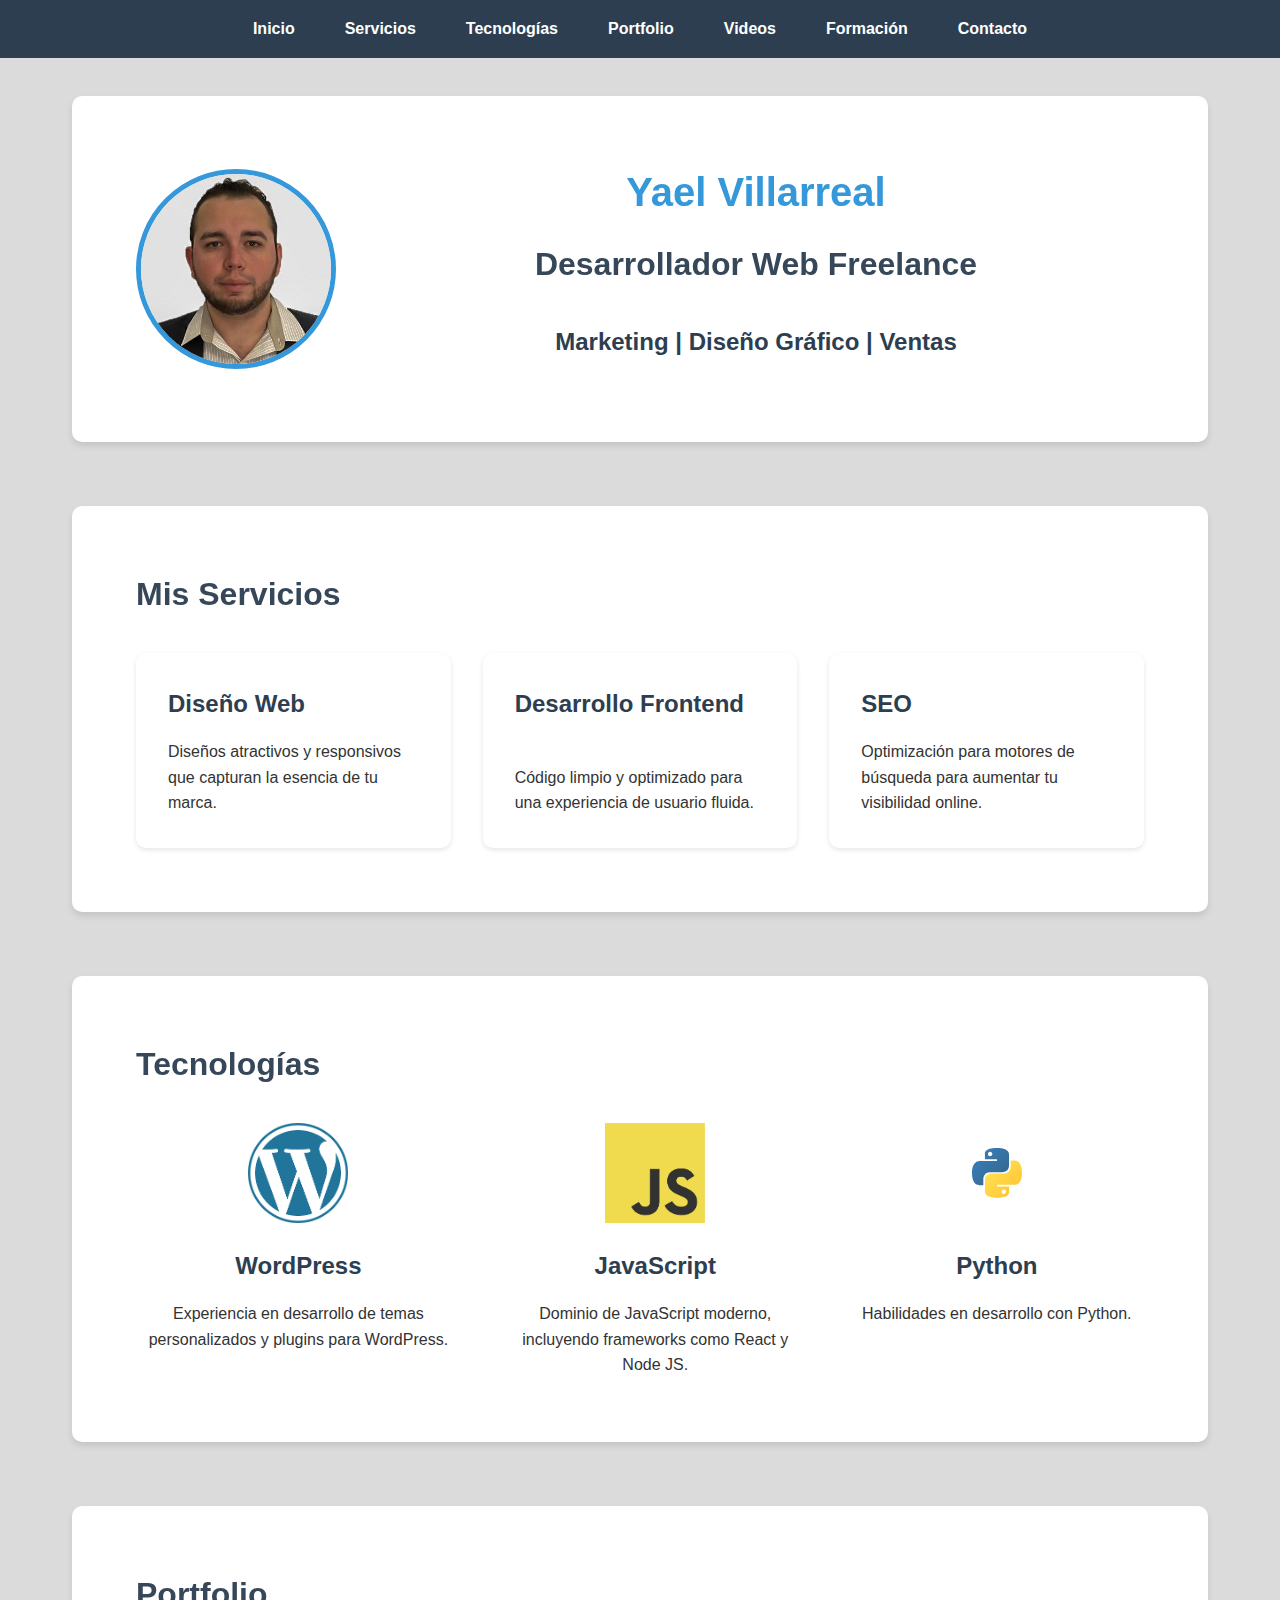
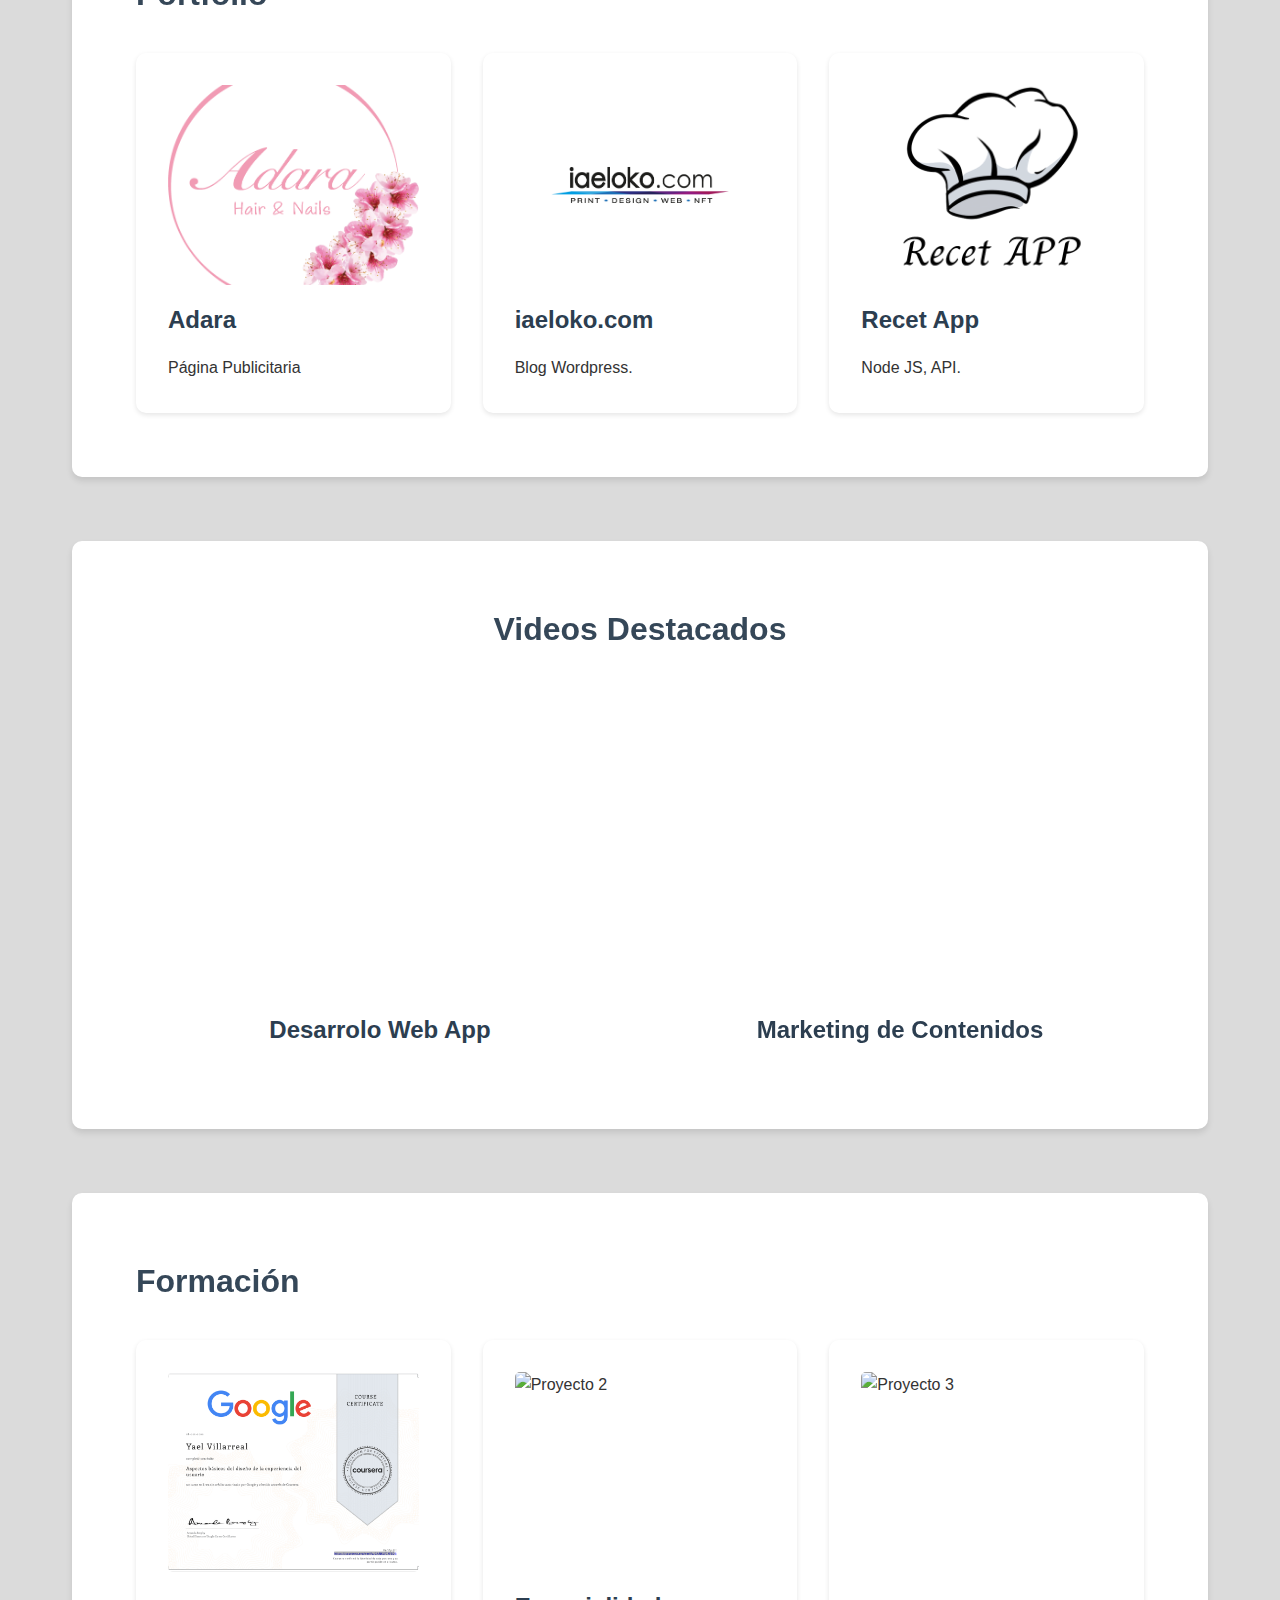
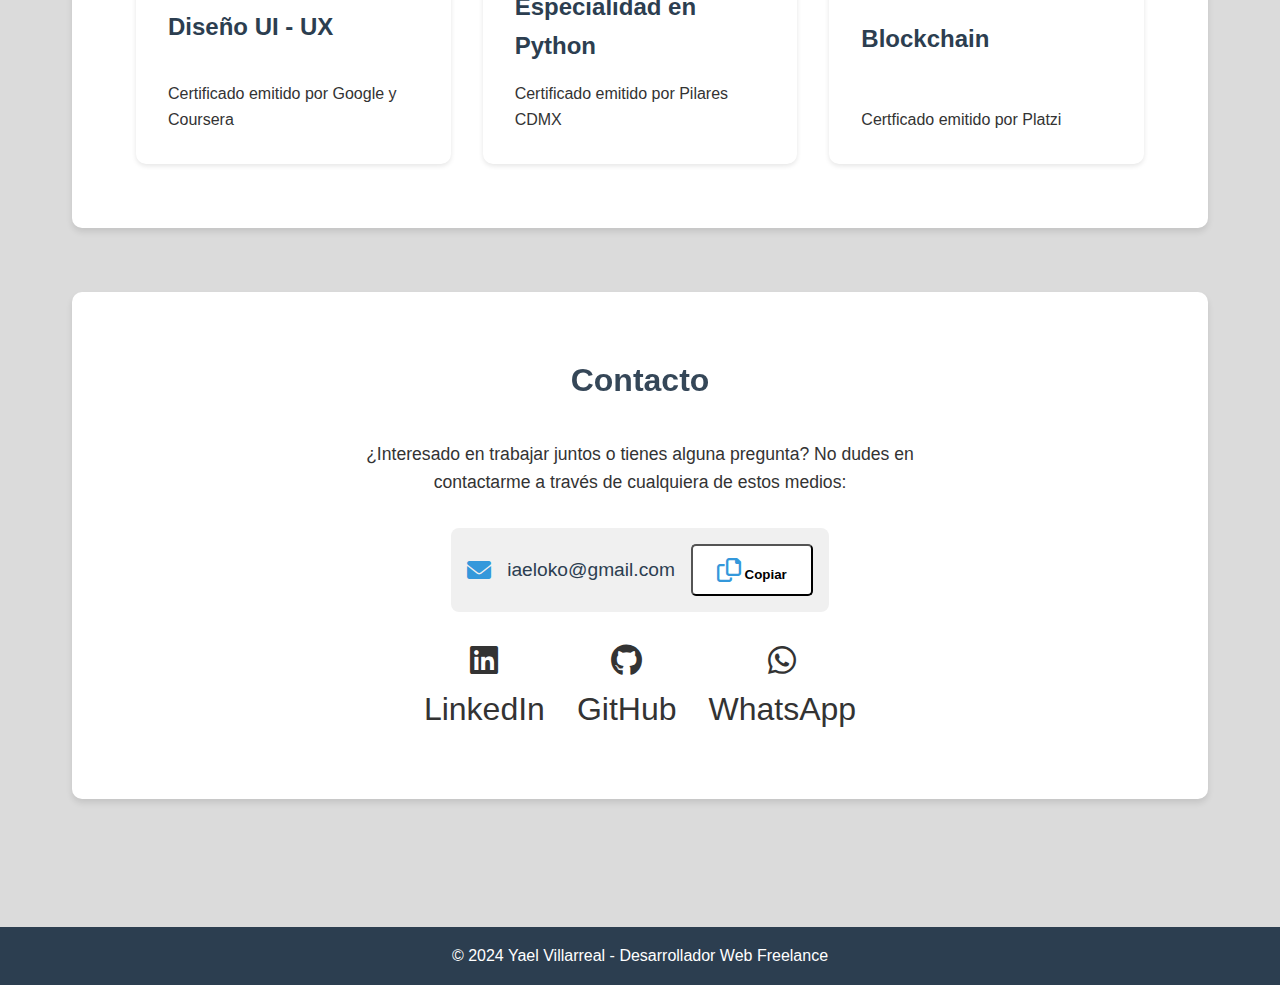
==== index.html @ d4e0ed6f "formacion y color gris de fondo" ====
<!DOCTYPE html>
<html lang="es">
<head>
    <meta charset="UTF-8">
    <meta name="viewport" content="width=device-width, initial-scale=1.0">
    <link rel="icon" href="./media/codigo.png" type="image/x-icon">
    <title>Yael Villarreal - Desarrollador Web Freelance</title>
    <meta name="description" content="Yael Villarreal, desarrollador web freelance especializado en crear sitios web modernos, rápidos y optimizados para SEO.">
    <link rel="stylesheet" href="styles.css">
    <link rel="stylesheet" href="https://cdnjs.cloudflare.com/ajax/libs/font-awesome/6.0.0-beta3/css/all.min.css">
    <script src="https://cdnjs.cloudflare.com/ajax/libs/gsap/3.11.4/gsap.min.js"></script>
</head>
<body>
    <header>
        <div class="container">
            <nav>
                <ul class="nav-links">
                    <li><a href="#inicio">Inicio</a></li>
                    <li><a href="#servicios">Servicios</a></li>
                    <li><a href="#tecnologias">Tecnologías</a></li>
                    <li><a href="#portfolio">Portfolio</a></li>
                    <li><a href="#videos">Videos</a></li>
                    <li><a href="#formacion">Formación</a></li>
                    <li><a href="#contacto">Contacto</a></li>
                </ul>
            </nav>
            <div class="hamburger">
                <span class="bar"></span>
                <span class="bar"></span>
                <span class="bar"></span>
            </div>
        </div>
    </header>

    <main>
        <section id="inicio">
            <div class="profile-container">
                <div class="profile-image">
                    <img src="./media/iaeloko.jpeg" alt="Yael Villarreal">
                </div>
                <div class="profile-info">
                    <h1>Yael Villarreal</h1>
                    <h2>Desarrollador Web Freelance</h2>
                    <h3>Marketing | Diseño Gráfico | Ventas</h3>
                </div>
            </div>
           
        </section>

        <section id="servicios">
            <h2>Mis Servicios</h2>
            <div class="grid">
                <div class="grid-item">
                    <h3>Diseño Web</h3>
                    <p>Diseños atractivos y responsivos que capturan la esencia de tu marca.</p>
                </div>
                <div class="grid-item">
                    <h3>Desarrollo Frontend</h3>
                    <p>Código limpio y optimizado para una experiencia de usuario fluida.</p>
                </div>
                <div class="grid-item">
                    <h3>SEO</h3>
                    <p>Optimización para motores de búsqueda para aumentar tu visibilidad online.</p>
                </div>
            </div>
        </section>

        <section id="tecnologias">
            <h2>Tecnologías</h2>
            <div class="tech-container">
                <div class="tech-item">
                    <img src="./media/images.png" alt="WordPress Logo">
                    <h3>WordPress</h3>
                    <p>Experiencia en desarrollo de temas personalizados y plugins para WordPress.</p>
                </div>
                <div class="tech-item">
                    <img src="./media/JavaScript-logo.png" alt="JavaScript Logo">
                    <h3>JavaScript</h3>
                    <p>Dominio de JavaScript moderno, incluyendo frameworks como React y Node JS.</p>
                </div>
                <div class="tech-item">
                    <img src="./media/python.svg" alt="Python Logo">
                    <h3>Python</h3>
                    <p>Habilidades en desarrollo con Python.</p>
                </div>
            </div>
        </section>

        <section id="portfolio">
            <h2>Portfolio</h2>
            <div class="grid">
                <div class="grid-item">
                    <img src="./media/Adara circulo transparente.png" alt="Proyecto 1">
                    <h3>Adara</h3>
                    <p>Página Publicitaria</p>
                </div>
                <div class="grid-item">
                    <img src="./media/iaeloko4x4.jpg" alt="Proyecto 2">
                    <h3>iaeloko.com</h3>
                    <p>Blog Wordpress.</p>
                </div>
                <div class="grid-item">
                    <img src="./media/Recet App.png" alt="Proyecto 3">
                    <h3>Recet App</h3>
                    <p>Node JS, API.</p>
                </div>
            </div>
        </section>

        <section id="videos" class="section">
            <h2>Videos Destacados</h2>
            <div class="video-container">
                <div class="video-wrapper">
                    <iframe width="560" height="315" src="https://www.youtube.com/embed/QrSylL-CroQ?si=4cCznc_t268hnITA" title="YouTube video player" frameborder="0" allow="accelerometer; autoplay; clipboard-write; encrypted-media; gyroscope; picture-in-picture; web-share" referrerpolicy="strict-origin-when-cross-origin" allowfullscreen></iframe>
<h3> Desarrolo Web App</h3>

                </div>



                <div class="video-wrapper">
                    <iframe width="560" height="315" src="https://www.youtube.com/embed/WQiEm-U46Gg?si=iSWDg8FaWBbOguK6" title="YouTube video player" frameborder="0" allow="accelerometer; autoplay; clipboard-write; encrypted-media; gyroscope; picture-in-picture; web-share" referrerpolicy="strict-origin-when-cross-origin" allowfullscreen></iframe>
                    <h3>Marketing de Contenidos</h3>
                </div>
            </div>
        </section>

        <section id="formacion">
            <h2>Formación</h2>
            <div class="grid">
                <div class="grid-item">
                    <img src="./media/Copia de Captura de pantalla 2024-07-23 a la(s) 12.52.24 a.m..png" alt="Proyecto 1">
                    <h3>Diseño UI - UX</h3>
                    <p>Certificado emitido por Google y Coursera</p>
                </div>
                <div class="grid-item">
                    <img src="./media/Copia de Constancia_EDC_PYTHON.pdf" alt="Proyecto 2">
                    <h3>Especialidad en Python</h3>
                    <p>Certificado emitido por Pilares CDMX</p>
                </div>
                <div class="grid-item">
                    <img src="./media/diploma-blockchain-criptomonedas.pdf" alt="Proyecto 3">
                    <h3>Blockchain</h3>
                    <p>Certficado emitido por Platzi</p>
                </div>
            </div>
            
        </section>

        <section id="contacto">
            <h2>Contacto</h2>
            <p class="contact-intro">¿Interesado en trabajar juntos o tienes alguna pregunta? No dudes en contactarme a través de cualquiera de estos medios:</p>
            
            <div class="contact-options">
                <div class="email-container">
                    <i class="fas fa-envelope"></i>
                    <span id="email">iaeloko@gmail.com</span>
                    <button id="copyEmail" class="copy-button">
                        <i class="far fa-copy"></i> Copiar
                    </button>
                </div>
                
                <div class="social-links">
                    <a href="https://www.linkedin.com/in/yael-villarreal/" target="_blank" class="social-icon">
                        <i class="fab fa-linkedin"></i>
                        <span>LinkedIn</span>
                    </a>
                    <a href="https://github.com/iaeloko" target="_blank" class="social-icon">
                        <i class="fab fa-github"></i>
                        <span>GitHub</span>
                    </a>
                    <a href="https://wa.me/5580344559" target="_blank" class="social-icon">
                        <i class="fab fa-whatsapp"></i>
                        <span>WhatsApp</span>
                    </a>
                </div>
            </div>
        </section>
    </main>

    <footer>
        <p>&copy; 2024 Yael Villarreal - Desarrollador Web Freelance</p>
    </footer>

    <script src="script.js"></script>
</body>
</html>
---- styles.css ----
:root {
    --primary-color: #3498db;
    --secondary-color: #2c3e50;
    --text-color: #333;
    --background-color: #dbdbdb;
    --section-padding: 4rem;
    --element-margin: 2rem;
}

* {
    margin: 0;
    padding: 0;
    box-sizing: border-box;
}

body {
    font-family: 'Arial', sans-serif;
    line-height: 1.6;
    color: var(--text-color);
    background-color: var(--background-color);
}

header {
    background-color: var(--secondary-color);
    padding: 1rem 0;
    position: fixed;
    width: 100%;
    top: 0;
    z-index: 1000;
}

.container {
    max-width: 1200px;
    margin: 0 auto;
    padding: 0 20px;
    display: flex;
    justify-content: center;
    align-items: center;
}

nav ul {
    display: flex;
    justify-content: center;
    list-style-type: none;
    gap: 50px;
}

nav ul li a {
    color: white;
    text-decoration: none;
    font-weight: bold;
    transition: color 0.3s ease;
    font-size: 1rem;
}

nav ul li a:hover {
    color: var(--primary-color);
}

.hamburger {
    display: none;
    cursor: pointer;
}

main {
    max-width: 1200px;
    margin: 0 auto;
    padding: 2rem;
}

section {
    margin: var(--section-padding) 0;
    padding: var(--section-padding);
    background-color: white;
    border-radius: 10px;
    box-shadow: 0 4px 6px rgba(0, 0, 0, 0.1);
}

.profile-container {
    display: flex;
    align-items: center;
    justify-content: center;
    gap: 2rem;
    flex-wrap: wrap;
}

.profile-image {
    width: 200px;
    height: 200px;
    border-radius: 50%;
    overflow: hidden;
    border: 5px solid var(--primary-color);
}

.profile-image img {
    width: 100%;
    height: 100%;
    object-fit: cover;
}

.profile-info {
    flex: 1;
    min-width: 300px;
    text-align: center;
}

h1, h2, h3 {
    margin-bottom: 1rem;
}

h1 {
    font-size: 2.5rem;
    color: var(--primary-color);
}

h2 {
    font-size: 2rem;
    color: var(--secondary-color);
    margin-bottom: 2rem;
}

h3 {
    font-size: 1.5rem;
    color: var(--secondary-color);
}

.grid {
    display: grid;
    grid-template-columns: repeat(3, 1fr);
    gap: 2rem;
}

.grid-item {
    background-color: white;
    padding: 2rem;
    border-radius: 10px;
    box-shadow: 0 2px 5px rgba(0, 0, 0, 0.1);
    transition: transform 0.3s ease;
    display: flex;
    flex-direction: column;
    justify-content: space-between;
    height: 100%;
}

.grid-item:hover {
    transform: translateY(-5px);
}

.grid-item img {
    width: 100%;
    height: 200px;
    object-fit: cover;
    border-radius: 5px;
    margin-bottom: 1rem;
}

.tech-container {
    display: flex;
    justify-content: space-around;
    flex-wrap: wrap;
    gap: 2rem;
}

.tech-item {
    text-align: center;
    max-width: 300px;
}

.tech-item img {
    width: 100px;
    height: 100px;
    object-fit: contain;
    margin-bottom: 1rem;
}

.certificate-slider {
    position: relative;
    width: 100%;
    height: 400px;
    overflow: hidden;
}

.certificate-container {
    display: flex;
    transition: transform 0.5s ease;
}

.certificate {
    min-width: 100%;
    height: 400px;
    object-fit: contain;
    opacity: 0;
    transition: opacity 0.5s ease;
}

.certificate.active {
    opacity: 1;
}

footer {
    background-color: var(--secondary-color);
    color: white;
    text-align: center;
    padding: 1rem 0;
    margin-top: 2rem;
}

.bar {
    display: block;
    width: 25px;
    height: 3px;
    margin: 5px auto;
    transition: all 0.3s ease-in-out;
    background-color: white;
}

.social-icons {
    display: flex;
    justify-content: center;
    gap: 1rem;
    margin-top: 2rem;
}

.social-icon {
    font-size: 2rem;
    color: var(--primary-color);
    transition: color 0.3s ease;
}

.social-icon:hover {
    color: var(--secondary-color);
}

.download-cv {
    text-align: center;
    margin-top: 2rem;
}

.download-button {
    display: inline-block;
    background-color: var(--primary-color);
    color: white;
    padding: 0.75rem 1.5rem;
    text-decoration: none;
    border-radius: 5px;
    font-weight: bold;
    transition: background-color 0.3s ease;
}

.download-button:hover {
    background-color: var(--secondary-color);
}

.download-button i {
    margin-right: 0.5rem;
}

#contacto {
    text-align: center;
    padding: 4rem 2rem;
}

.contact-intro {
    max-width: 600px;
    margin: 0 auto 2rem;
    font-size: 1.1rem;
    line-height: 1.6;
}

.contact-options {
    display: flex;
    flex-direction: column;
    align-items: center;
    gap: 2rem;
}

.email-container {
    display: flex;
    align-items: center;
    gap: 1rem;
    background-color: #f0f0f0;
    padding: 1rem;
    border-radius: 8px;
}

.email-container i {
    font-size: 1.5rem;
    color: var(--primary-color);
}

#email {
    font-size: 1.2rem;
    color: var(--secondary-color);
}

.copy-button:hover {
    background-color: var(--secondary-color);
    color: #f0f0f0;
}

.social-links {
    display: flex;
    justify-content: space-around;
    gap: 2rem;
}

.social-icon {
    display: flex;
    flex-direction: column;
    align-items: center;
    color: var(--text-color);
    text-decoration: none;
    transition: color 0.3s ease;
}

.social-icon i {
    font-size: 2rem;
    margin-bottom: 0.5rem;
}

.social-icon:hover {
    color: var(--primary-color);
}

.copy-button{
    background-color: white;
    padding: 0.75rem 1.5rem;
    text-decoration: none;
    border-radius: 5px;
    font-weight: bold;
    transition: background-color 0.3s ease;
    
}

#videos {
    text-align: center;
}

.video-container {
    display: flex;
    justify-content: center;
    gap: 2rem;
    margin-top: 2rem;
}

.video-wrapper {
    max-width: 560px;
    width: 100%;
}

.video-wrapper iframe {
    width: 100%;
    aspect-ratio: 16 / 9;
}

@media (max-width: 1200px) {
    .video-container {
        flex-direction: column;
        align-items: center;
    }
}

@media (max-width: 1024px) {
    nav ul li a {
        font-size: 0.9rem;
    }
}

@media (max-width: 900px) {
    nav {
        order: 3;
        width: 100%;
        margin-top: 1rem;
    }

    nav ul {
        justify-content: center;
    }

    nav ul li {
        margin: 0 0.5rem;
    }

    .grid {
        grid-template-columns: repeat(2, 1fr);
    }
}

@media (max-width: 768px) {
    .container {
        flex-wrap: wrap;
    }
    
    .hamburger {
        display: block;
    }

    nav {
        order: 2;
        margin-top: 0;
    }

    .nav-links {
        position: fixed;
        left: -100%;
        top: 70px;
        gap: 0;
        flex-direction: column;
        background-color: var(--secondary-color);
        width: 100%;
        text-align: center;
        transition: 0.3s;
    }

    .nav-links.active {
        left: 0;
    }

    .nav-links li {
        margin: 16px 0;
    }

    .hamburger.active .bar:nth-child(2) {
        opacity: 0;
    }

    .hamburger.active .bar:nth-child(1) {
        transform: translateY(8px) rotate(45deg);
    }

    .hamburger.active .bar:nth-child(3) {
        transform: translateY(-8px) rotate(-45deg);
    }

    .grid {
        grid-template-columns: 1fr;
    }

    .social-links {
        flex-direction: column;
        gap: 1rem;
    }
}

@media (max-width: 480px) {
    .profile-container {
        flex-direction: column;
        text-align: center;
    }

    .profile-info {
        min-width: 100%;
    }
}
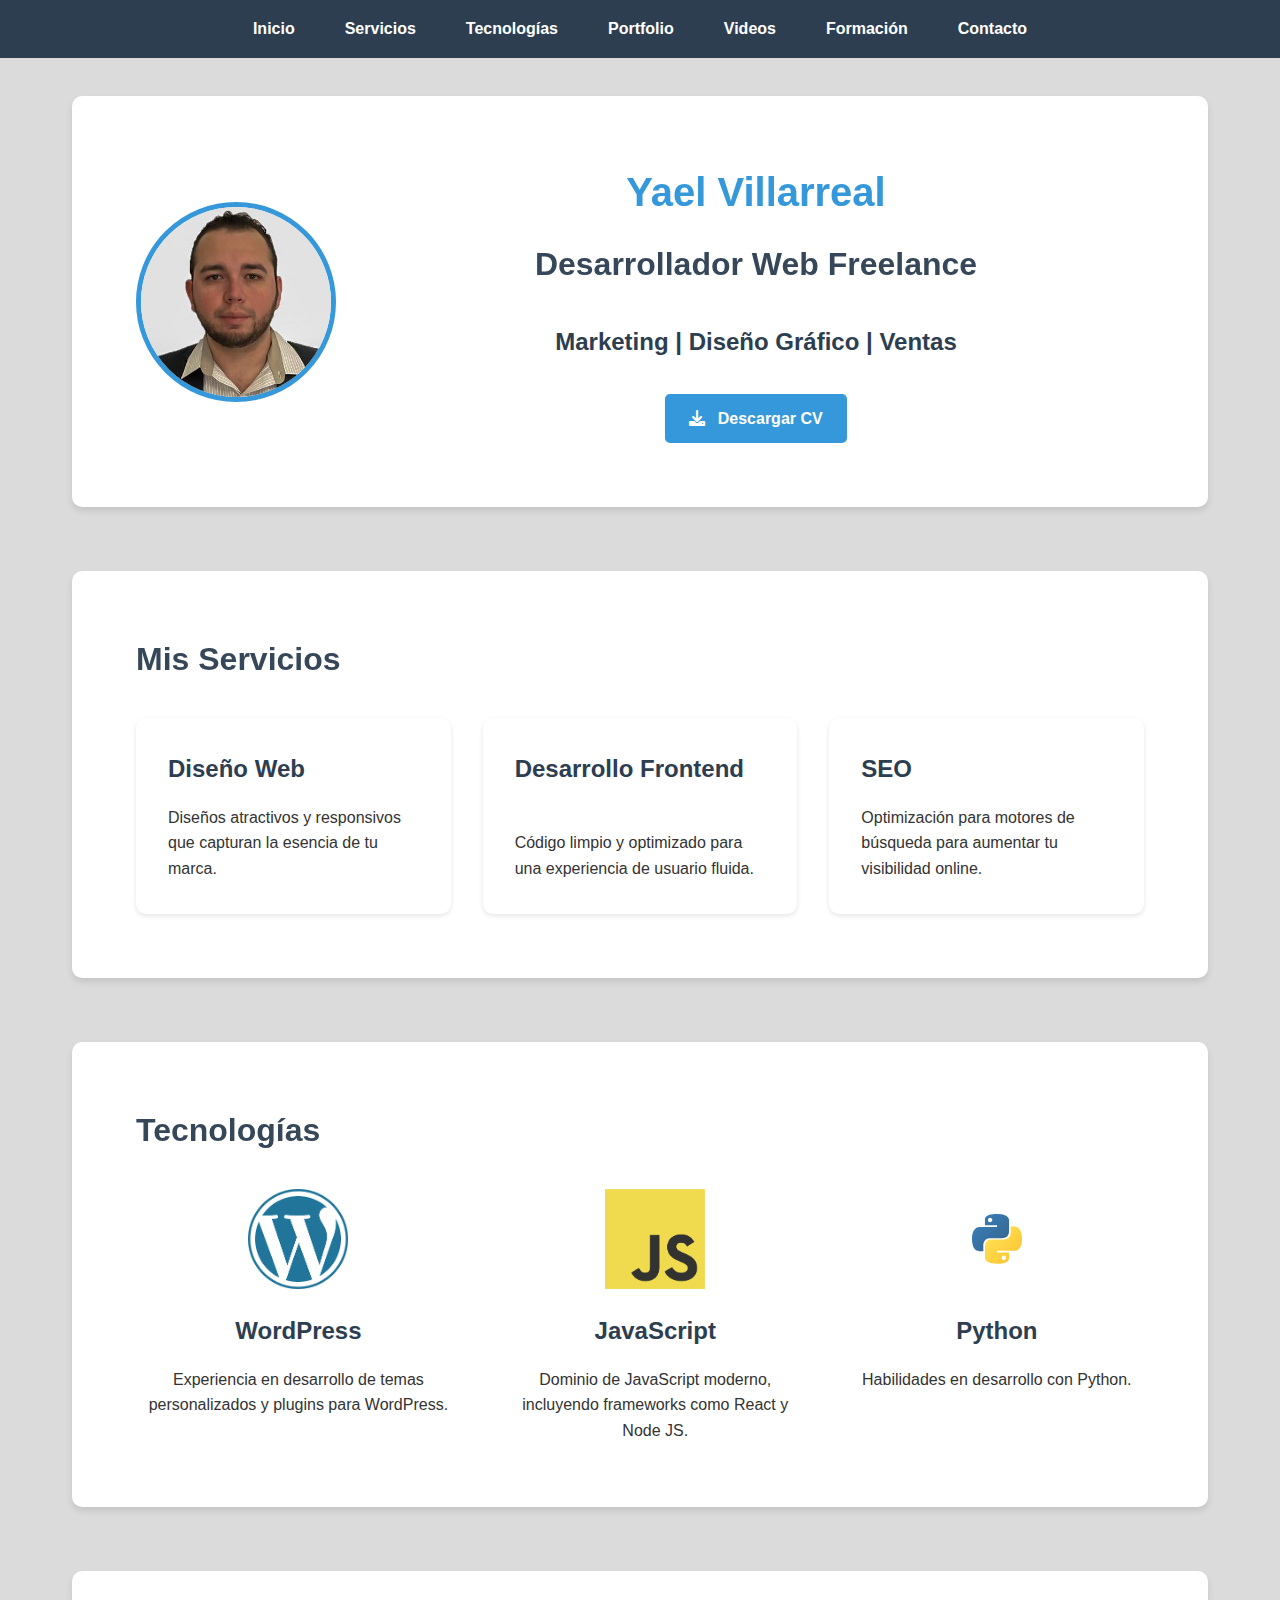
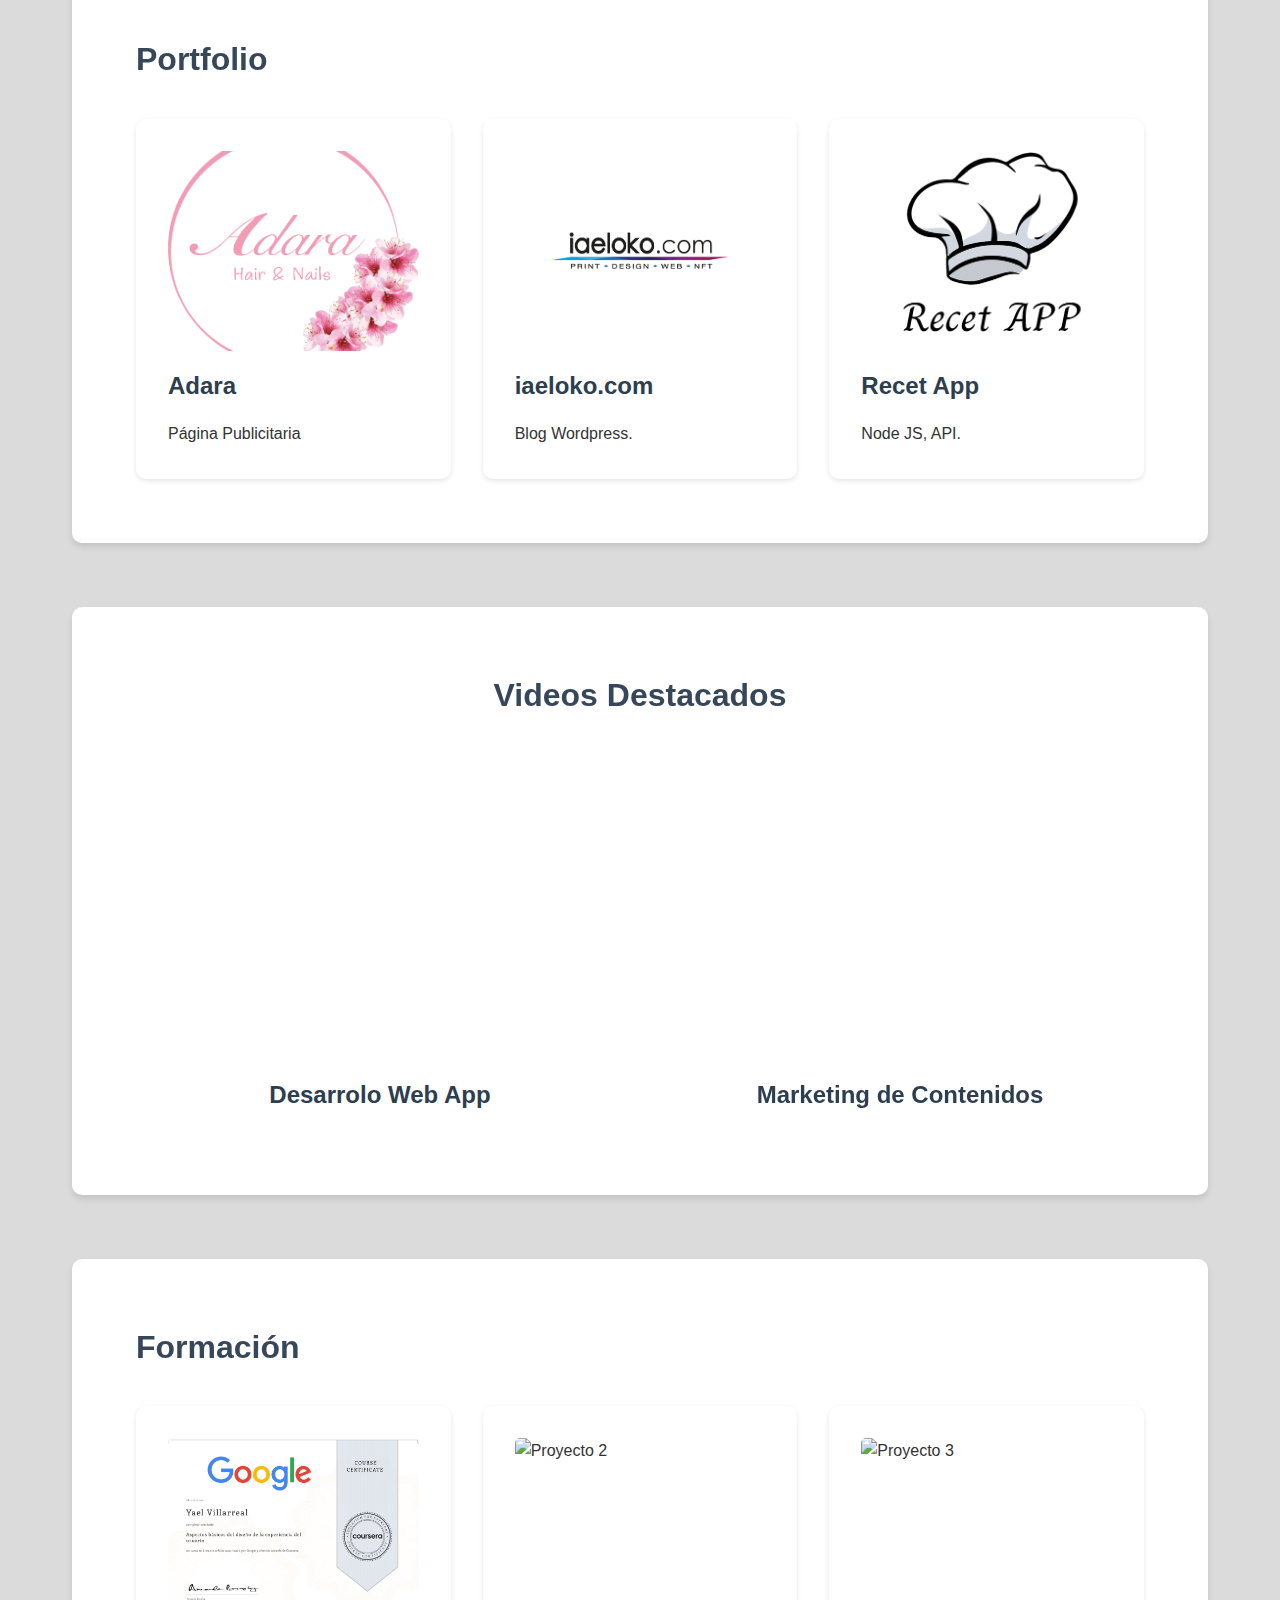
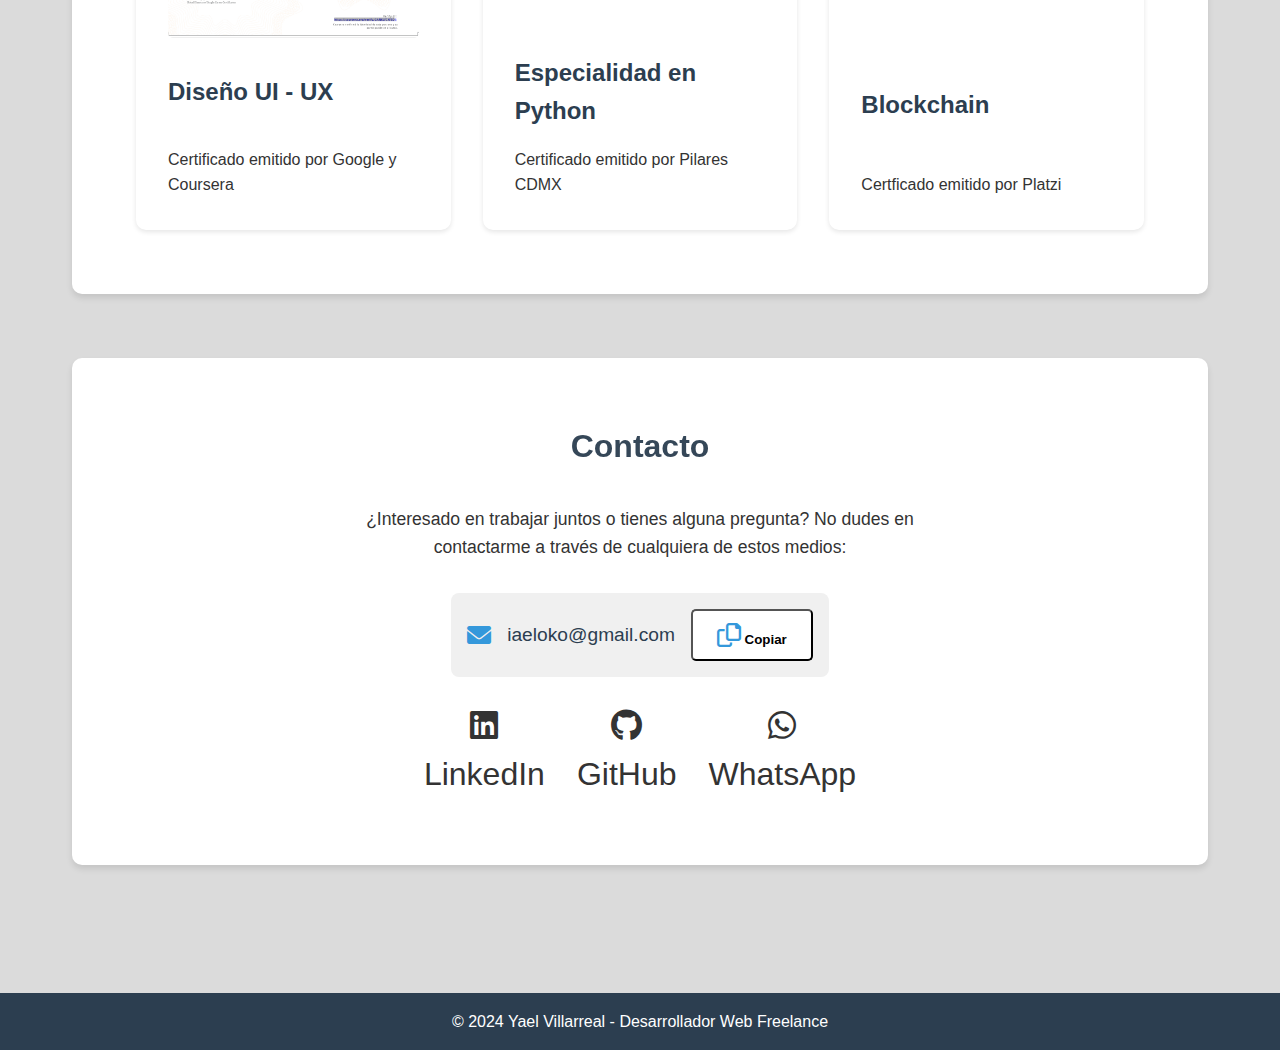
==== commit f5179298: "cv" ====
--- a/index.html
+++ b/index.html
@@ -42,6 +42,11 @@
                     <h1>Yael Villarreal</h1>
                     <h2>Desarrollador Web Freelance</h2>
                     <h3>Marketing | Diseño Gráfico | Ventas</h3>
+                    <div class="download-cv">
+                        <a href="./media/CV 2024.pdf" download class="download-button">
+                            <i class="fas fa-download"></i> Descargar CV
+                        </a>
+                    </div>
                 </div>
             </div>
            
@@ -143,6 +148,7 @@
                     <h3>Blockchain</h3>
                     <p>Certficado emitido por Platzi</p>
                 </div>
+               
             </div>
             
         </section>
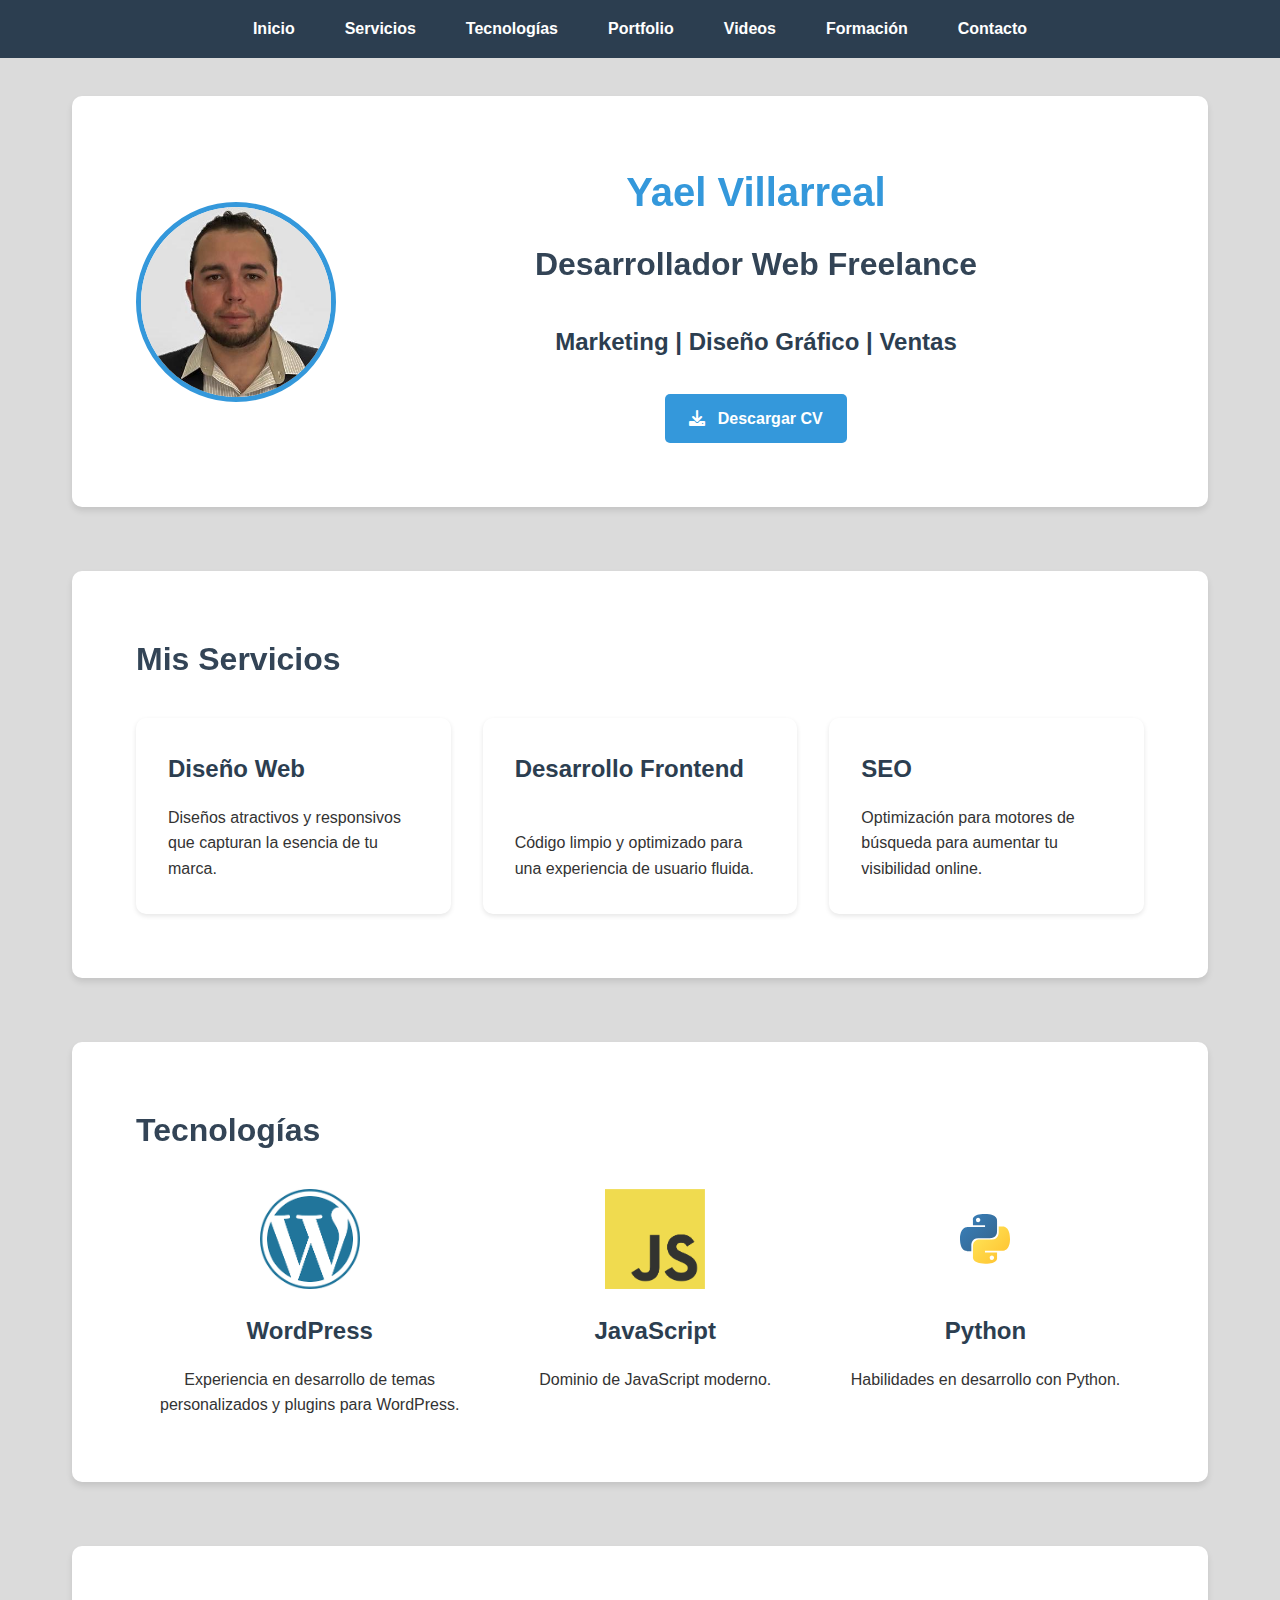
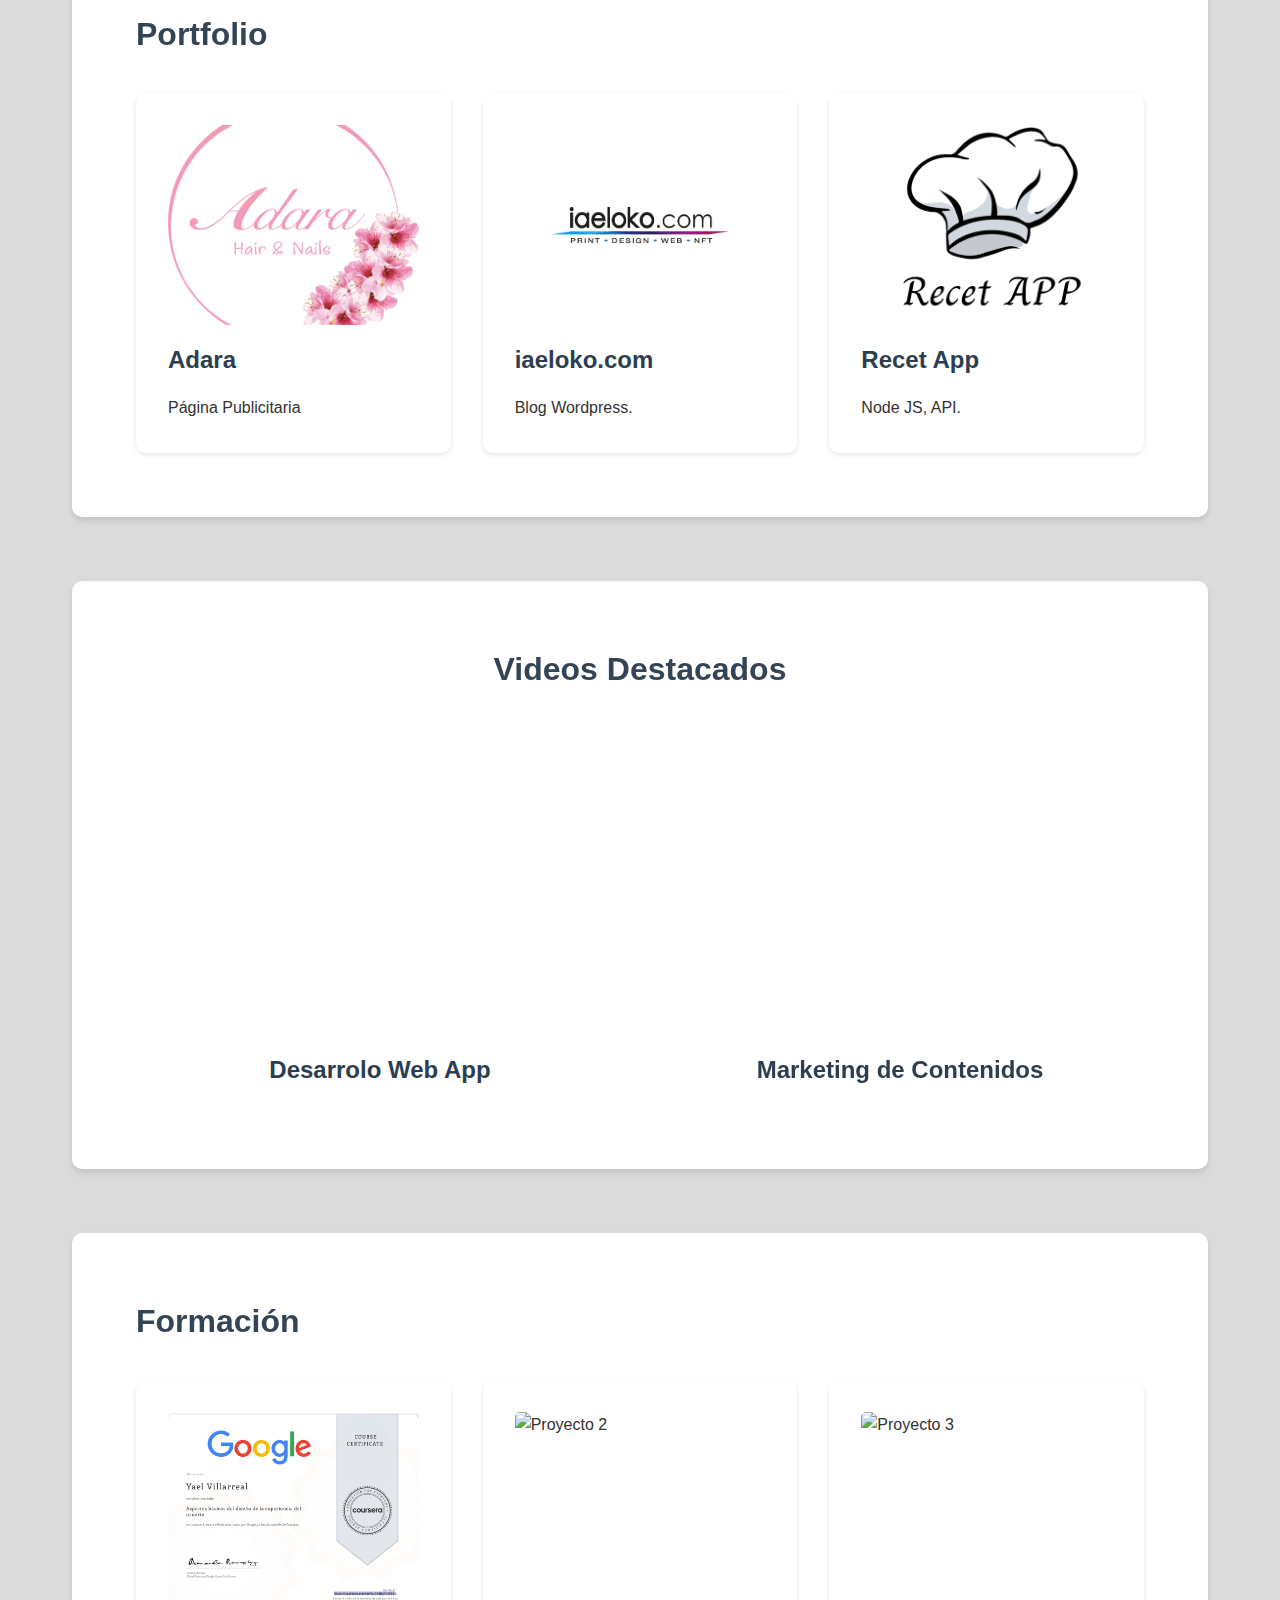
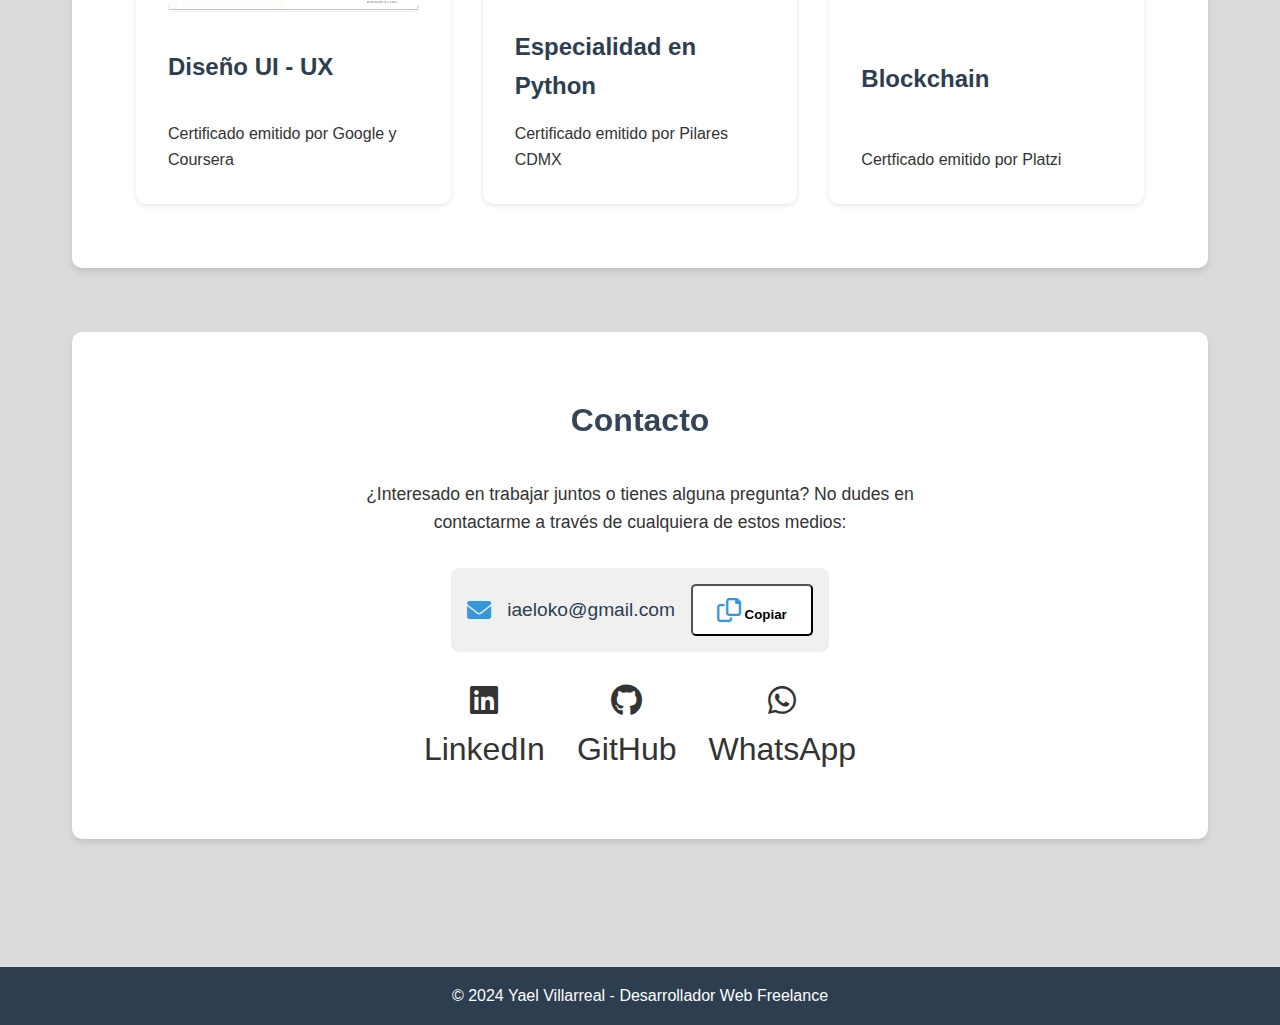
==== commit 1f82d2f5: "js" ====
--- a/index.html
+++ b/index.html
@@ -81,7 +81,7 @@
                 <div class="tech-item">
                     <img src="./media/JavaScript-logo.png" alt="JavaScript Logo">
                     <h3>JavaScript</h3>
-                    <p>Dominio de JavaScript moderno, incluyendo frameworks como React y Node JS.</p>
+                    <p>Dominio de JavaScript moderno.</p>
                 </div>
                 <div class="tech-item">
                     <img src="./media/python.svg" alt="Python Logo">
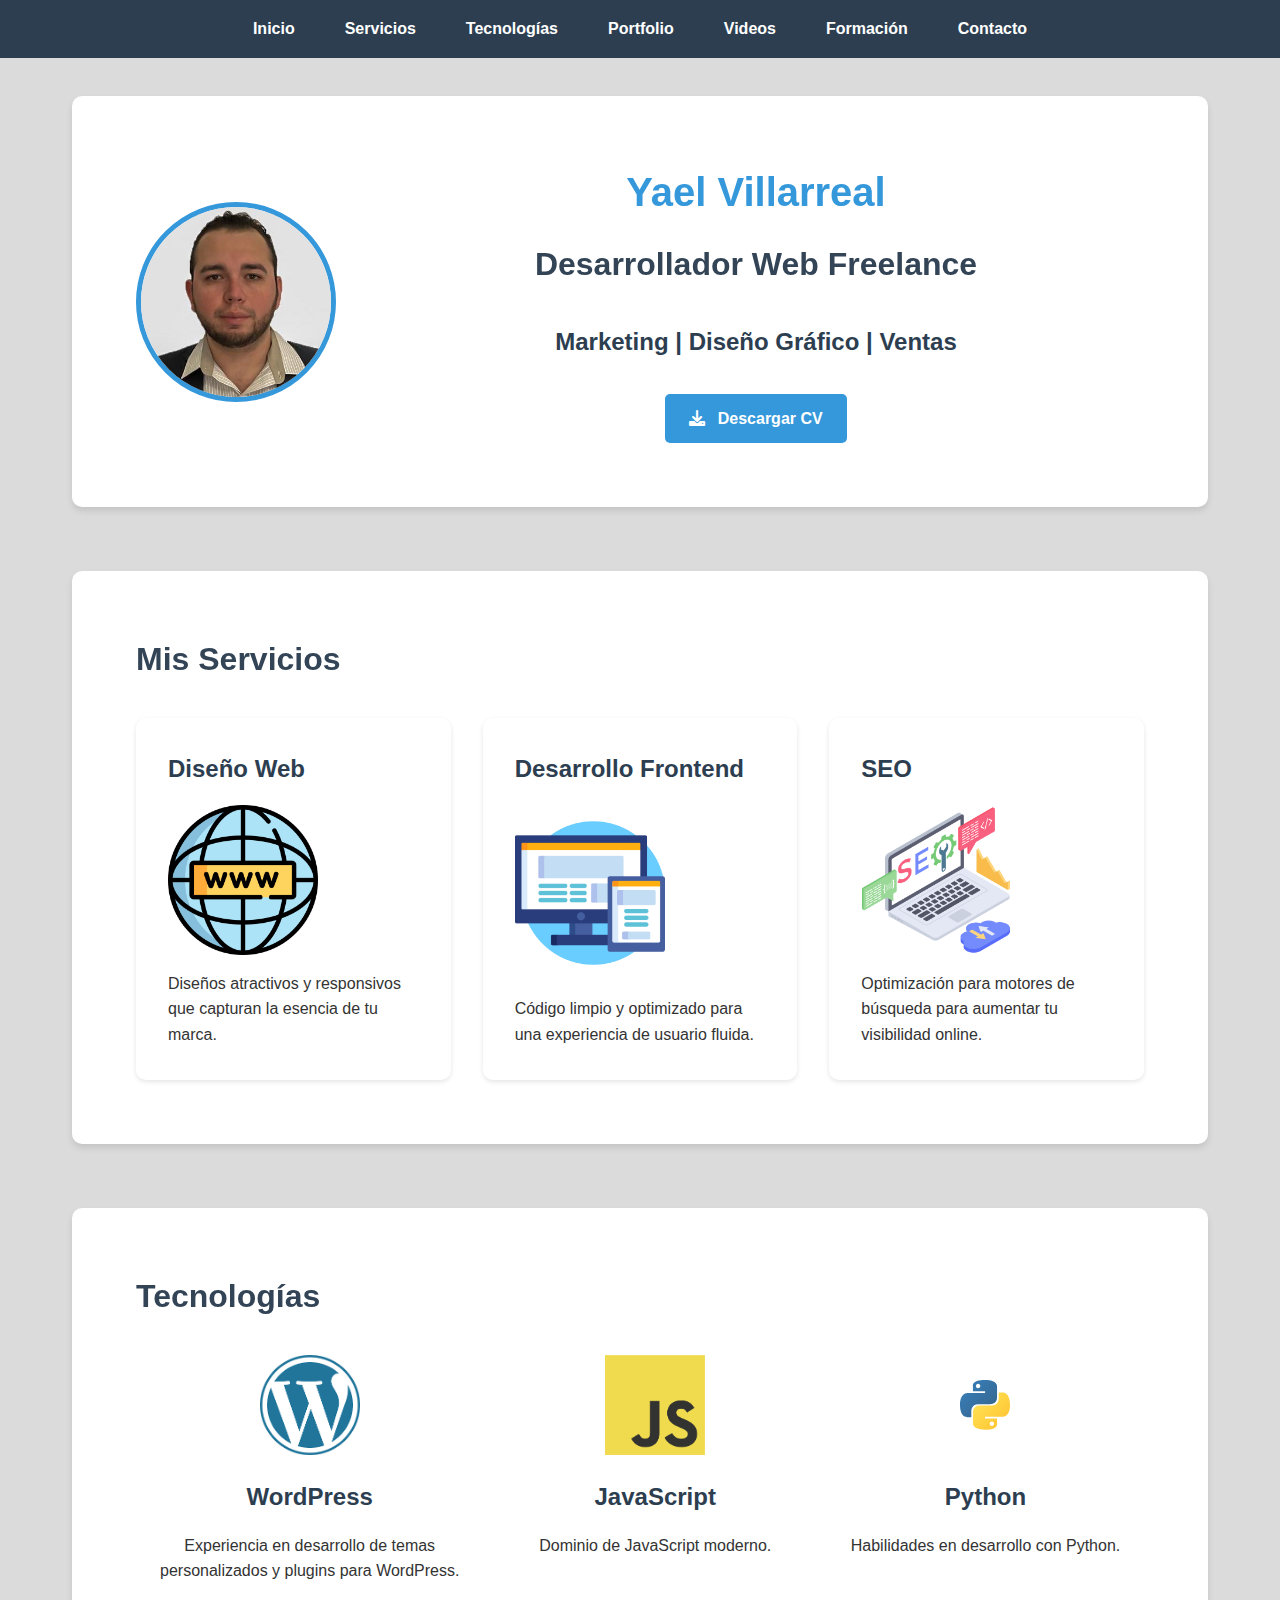
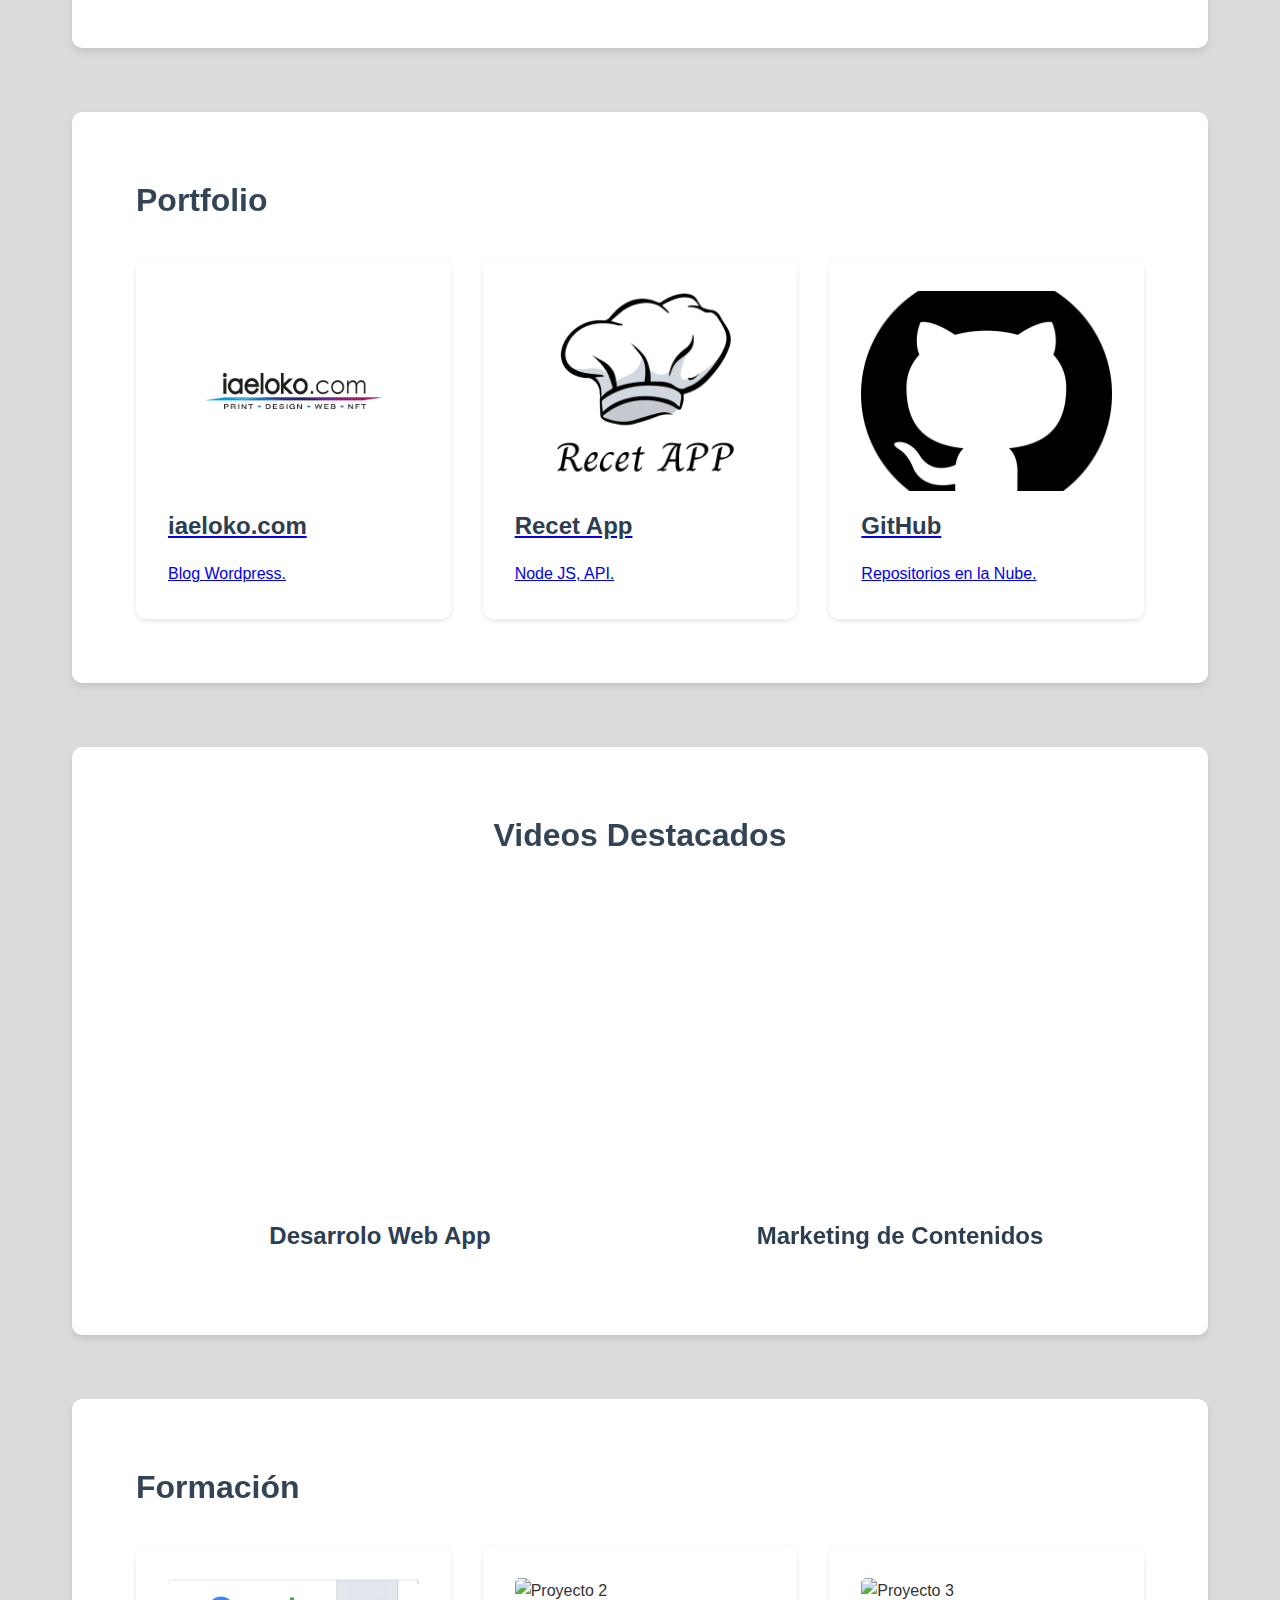
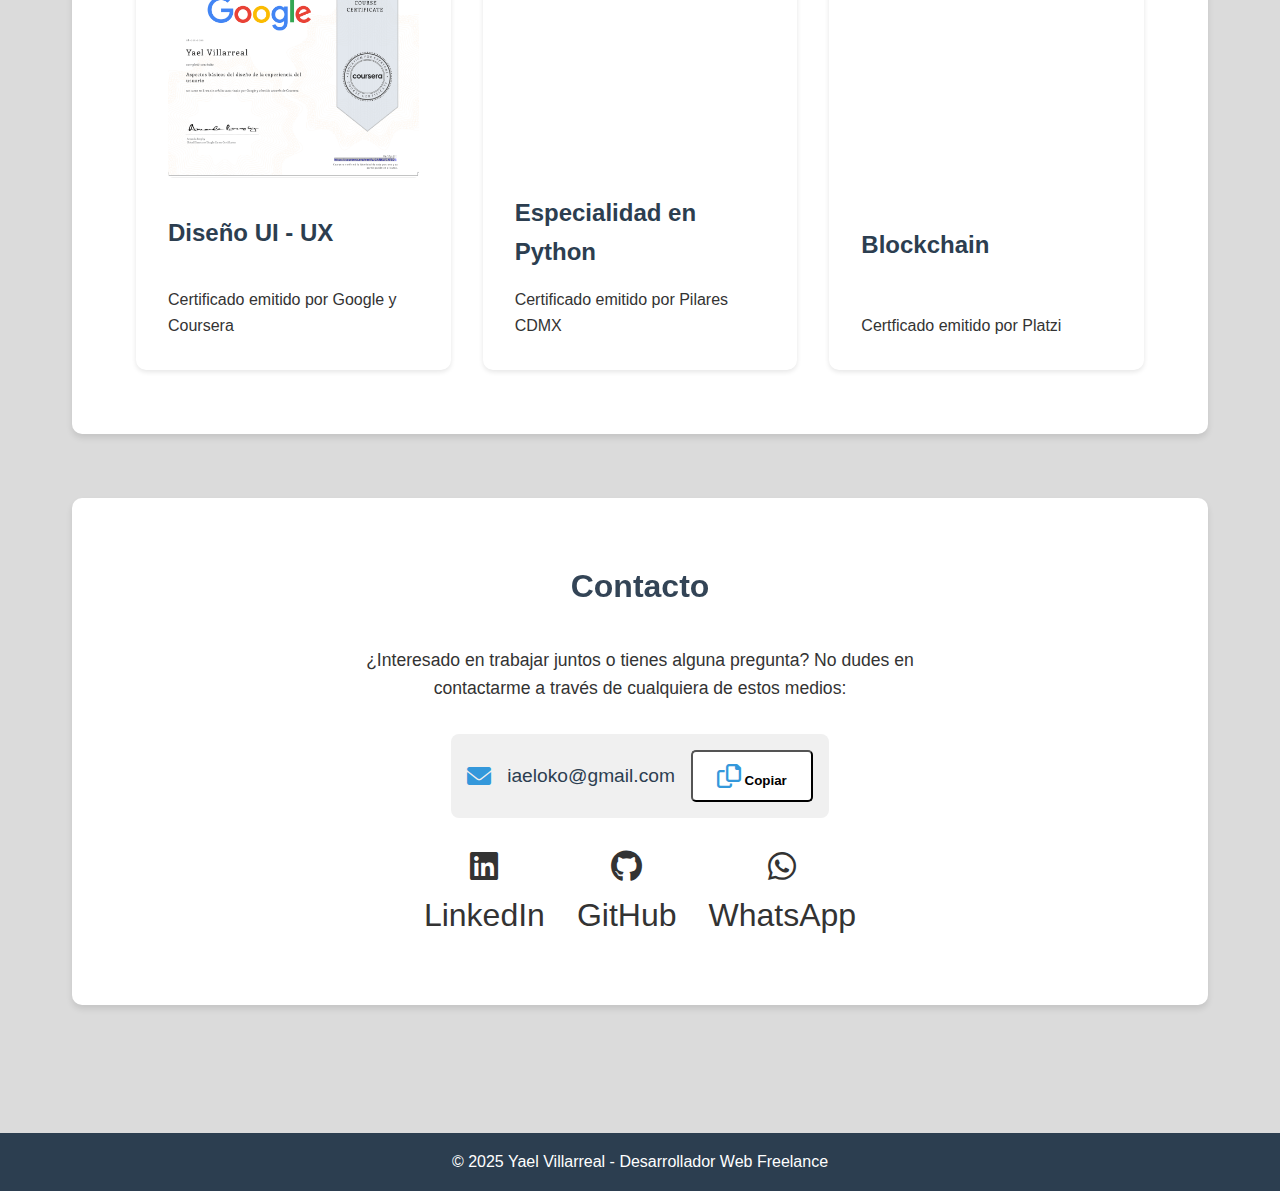
==== commit e69de500: "cambios actualizado" ====
--- a/index.html
+++ b/index.html
@@ -43,7 +43,7 @@
                     <h2>Desarrollador Web Freelance</h2>
                     <h3>Marketing | Diseño Gráfico | Ventas</h3>
                     <div class="download-cv">
-                        <a href="./media/CV 2024.pdf" download class="download-button">
+                        <a href="./media/Yael Cv 2025.pdf" download class="download-button">
                             <i class="fas fa-download"></i> Descargar CV
                         </a>
                     </div>
@@ -57,14 +57,17 @@
             <div class="grid">
                 <div class="grid-item">
                     <h3>Diseño Web</h3>
+                    <img src="./media/sitio-web.png" alt="Web Logo" style="max-width: 150px; height: auto;">
                     <p>Diseños atractivos y responsivos que capturan la esencia de tu marca.</p>
                 </div>
                 <div class="grid-item">
                     <h3>Desarrollo Frontend</h3>
+                    <img src="./media/sensible.png" alt="Frontend Logo" style="max-width: 150px; height: auto;">
                     <p>Código limpio y optimizado para una experiencia de usuario fluida.</p>
                 </div>
                 <div class="grid-item">
                     <h3>SEO</h3>
+                    <img src="./media/posicionamiento-en-buscadores.png" alt="Seo Logo" style="max-width: 150px; height: auto;">
                     <p>Optimización para motores de búsqueda para aumentar tu visibilidad online.</p>
                 </div>
             </div>
@@ -94,21 +97,29 @@
         <section id="portfolio">
             <h2>Portfolio</h2>
             <div class="grid">
-                <div class="grid-item">
-                    <img src="./media/Adara circulo transparente.png" alt="Proyecto 1">
-                    <h3>Adara</h3>
-                    <p>Página Publicitaria</p>
-                </div>
-                <div class="grid-item">
-                    <img src="./media/iaeloko4x4.jpg" alt="Proyecto 2">
+            <a href="https://www.iaeloko.com">
+                <div class="grid-item">
+                    <img src="./media/iaeloko4x4.jpg" alt="Proyecto 1">
                     <h3>iaeloko.com</h3>
                     <p>Blog Wordpress.</p>
                 </div>
-                <div class="grid-item">
-                    <img src="./media/Recet App.png" alt="Proyecto 3">
+            </a>
+
+            <a href="https://recetappworld.netlify.app">
+                <div class="grid-item">
+                    <img src="./media/Recet App.png" alt="Proyecto 2">
                     <h3>Recet App</h3>
                     <p>Node JS, API.</p>
                 </div>
+            </a>
+
+            <a href="https://www.github.com/iaeloko">
+                <div class="grid-item">
+                    <img src="./media/github.png" alt="Proyecto 3">
+                    <h3>GitHub</h3>
+                    <p>Repositorios en la Nube.</p>
+                </div>
+            </a>
             </div>
         </section>
 
@@ -185,7 +196,7 @@
     </main>
 
     <footer>
-        <p>&copy; 2024 Yael Villarreal - Desarrollador Web Freelance</p>
+        <p>&copy; 2025 Yael Villarreal - Desarrollador Web Freelance</p>
     </footer>
 
     <script src="script.js"></script>
--- a/styles.css
+++ b/styles.css
@@ -131,7 +131,7 @@
 }
 
 .grid-item {
-    background-color: white;
+    background-color: rgb(255, 255, 255);
     padding: 2rem;
     border-radius: 10px;
     box-shadow: 0 2px 5px rgba(0, 0, 0, 0.1);
@@ -160,6 +160,7 @@
     flex-wrap: wrap;
     gap: 2rem;
 }
+
 
 .tech-item {
     text-align: center;
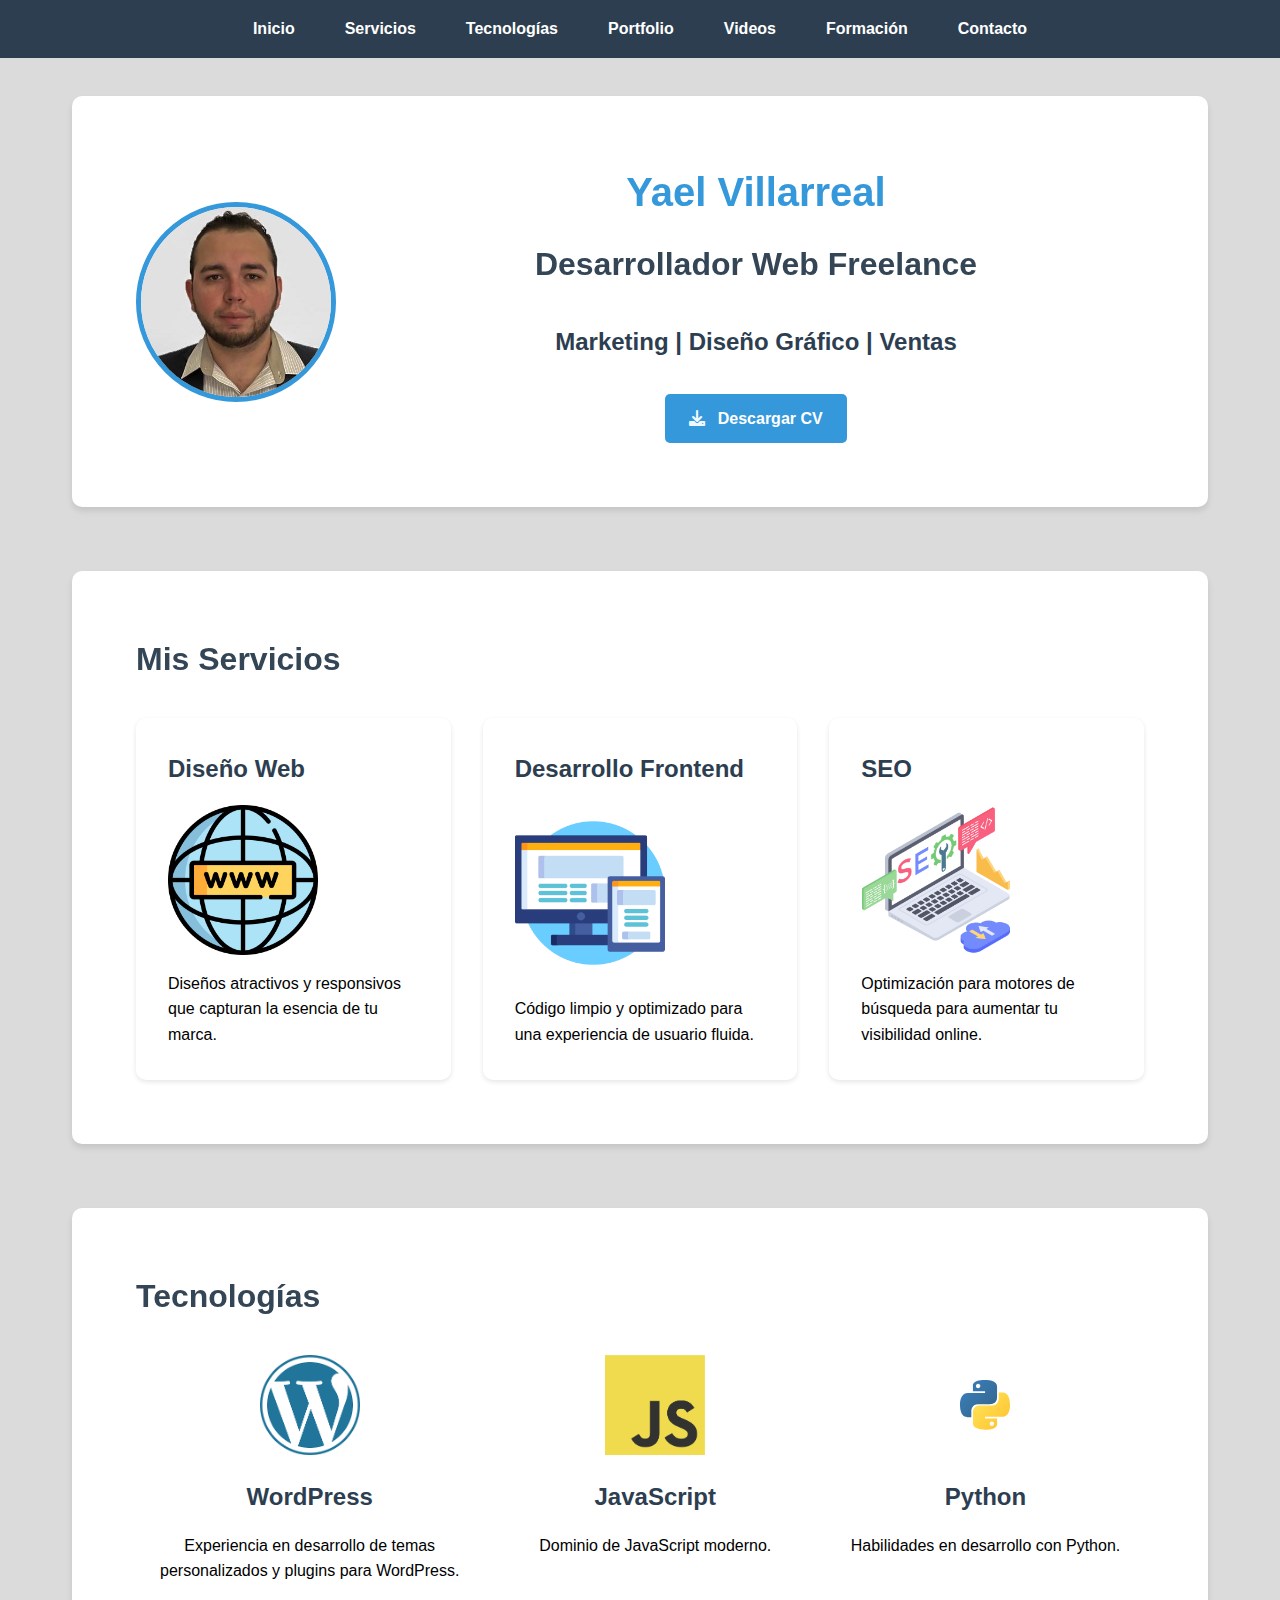
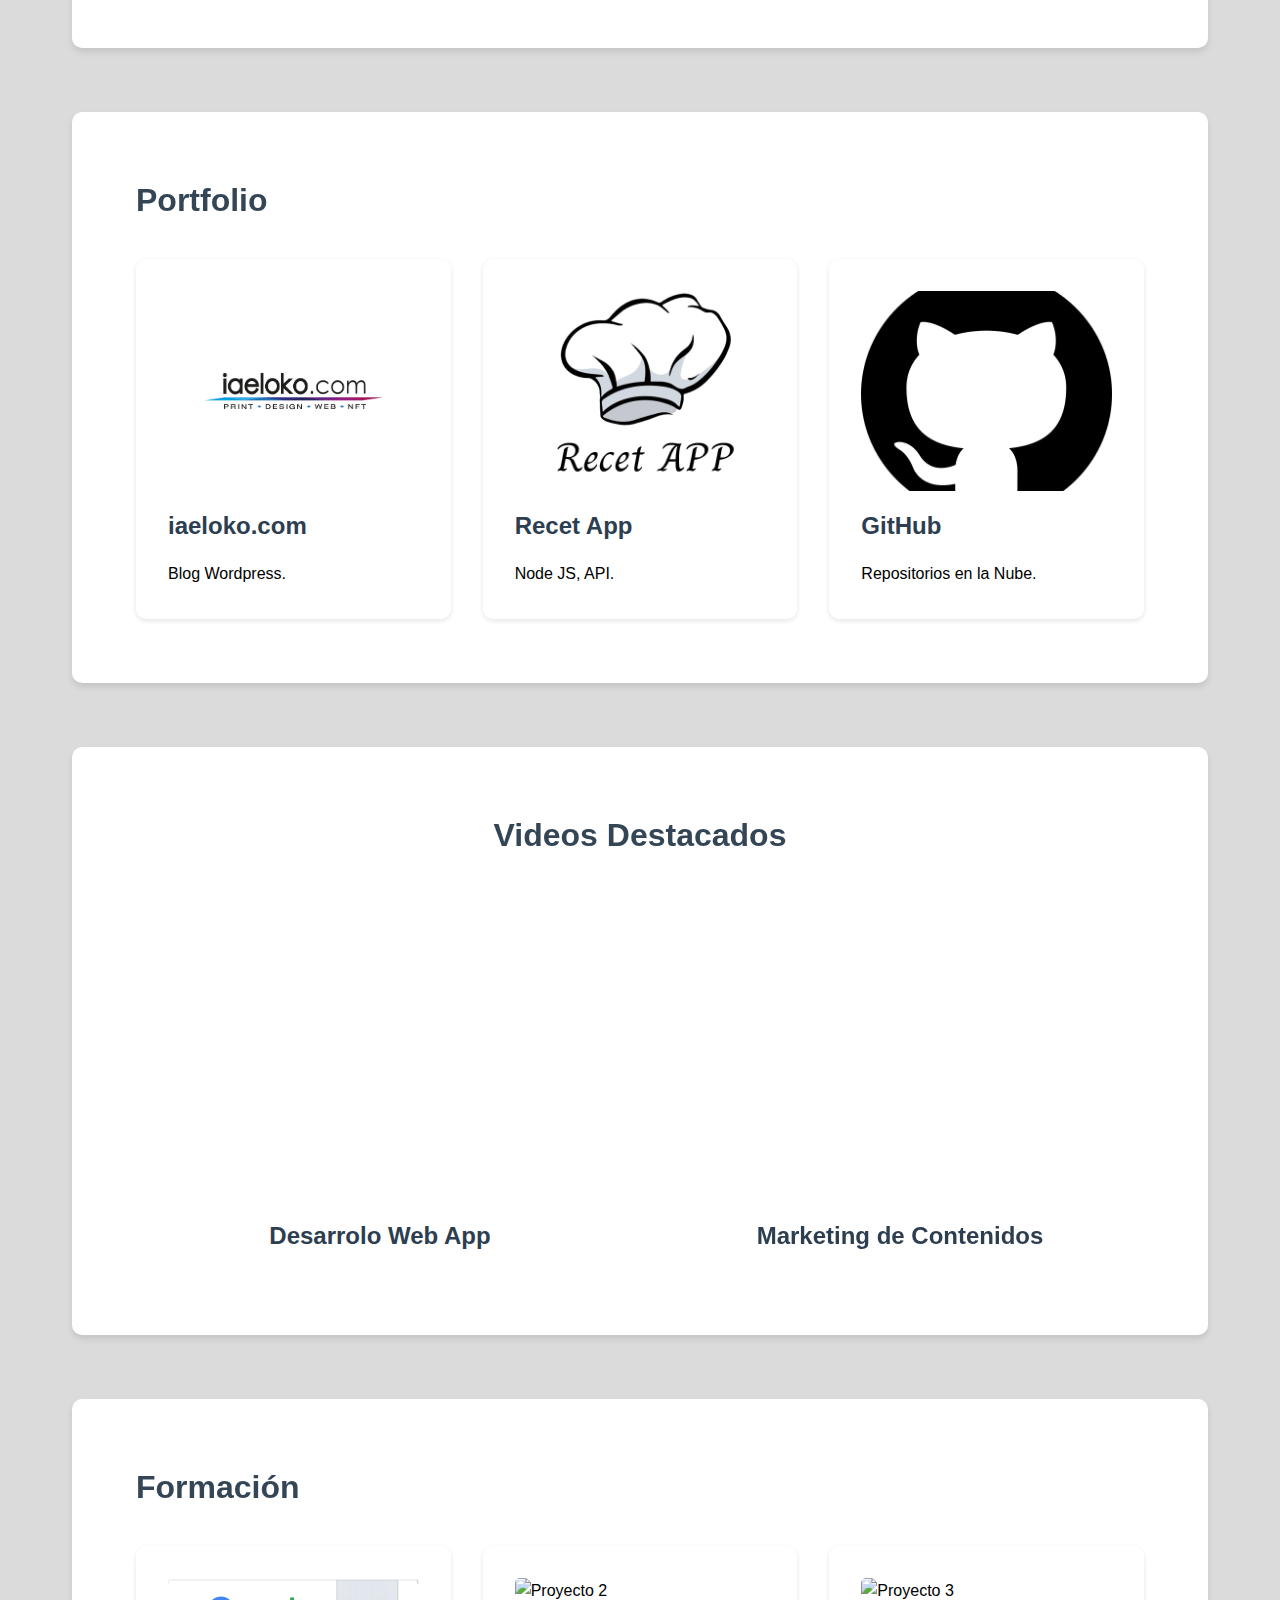
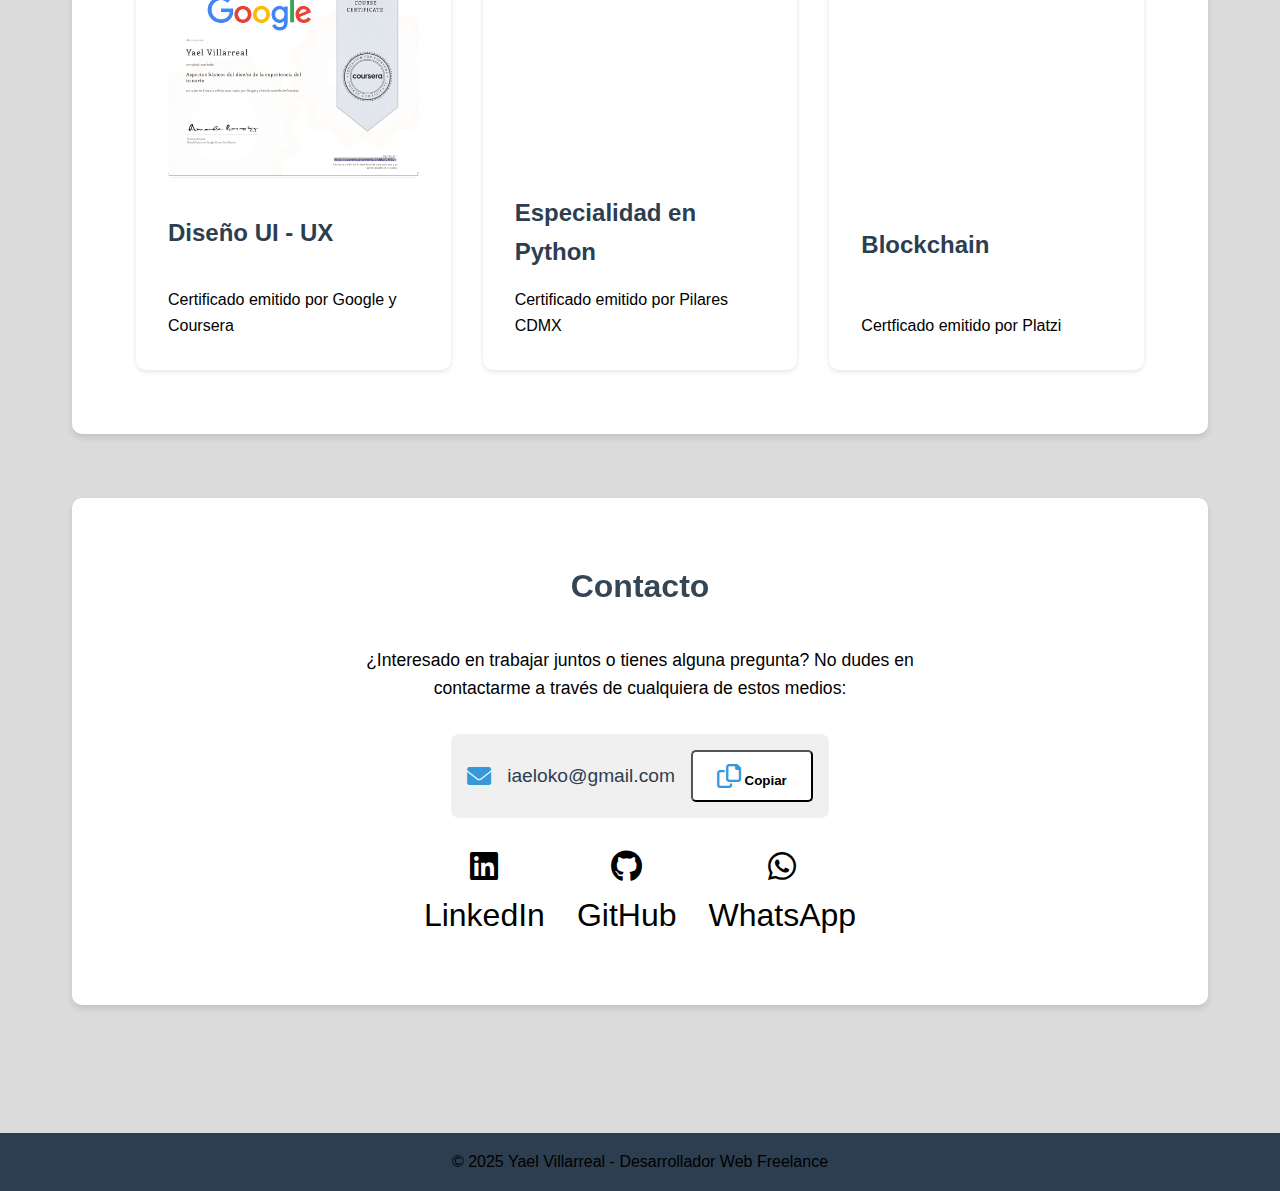
==== commit f3199130: "font color" ====
--- a/index.html
+++ b/index.html
@@ -44,7 +44,7 @@
                     <h3>Marketing | Diseño Gráfico | Ventas</h3>
                     <div class="download-cv">
                         <a href="./media/Yael Cv 2025.pdf" download class="download-button">
-                            <i class="fas fa-download"></i> Descargar CV
+                            <i style="color: aliceblue;" class="fas fa-download"></i> Descargar CV
                         </a>
                     </div>
                 </div>
--- a/styles.css
+++ b/styles.css
@@ -11,7 +11,13 @@
     margin: 0;
     padding: 0;
     box-sizing: border-box;
-}
+    color: black;
+}
+
+a {
+    text-decoration: none; /* Quita el subrayado */
+    cursor: pointer; /* Muestra la mano al pasar el mouse */
+  }
 
 body {
     font-family: 'Arial', sans-serif;
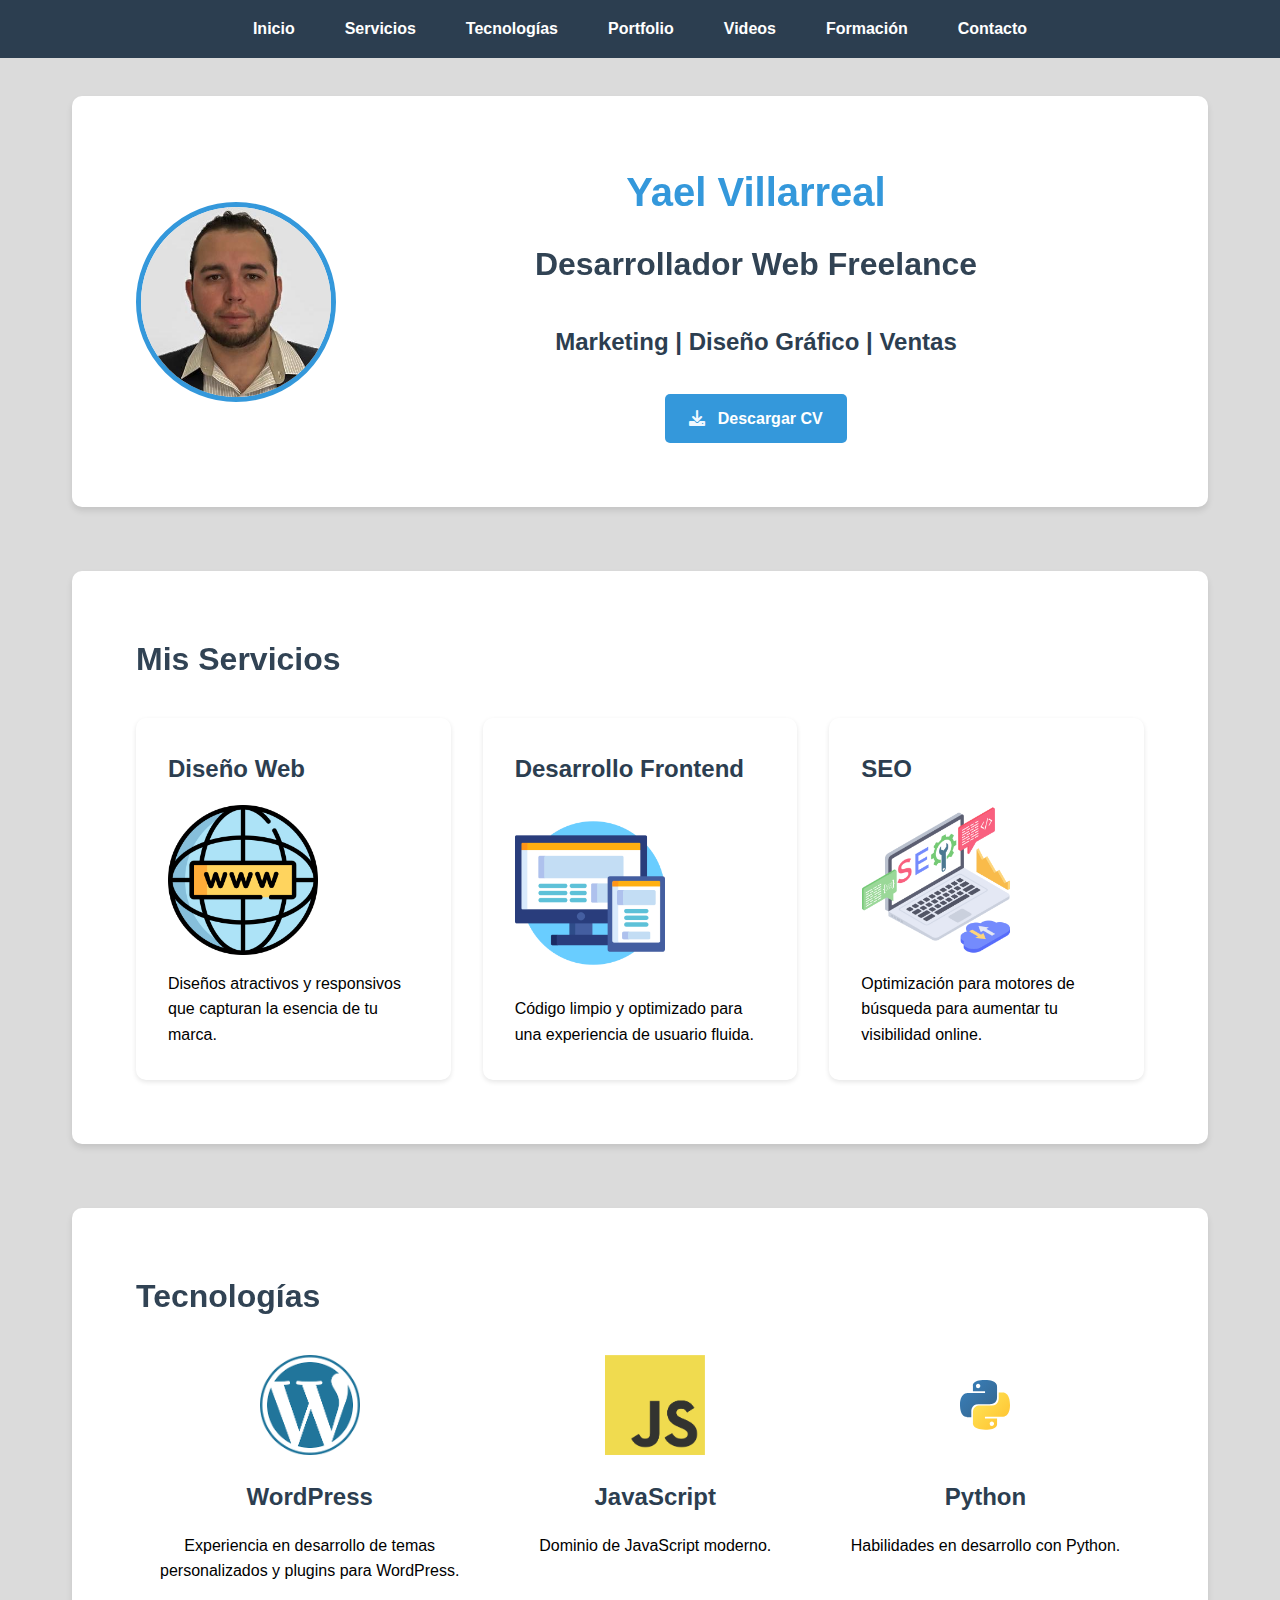
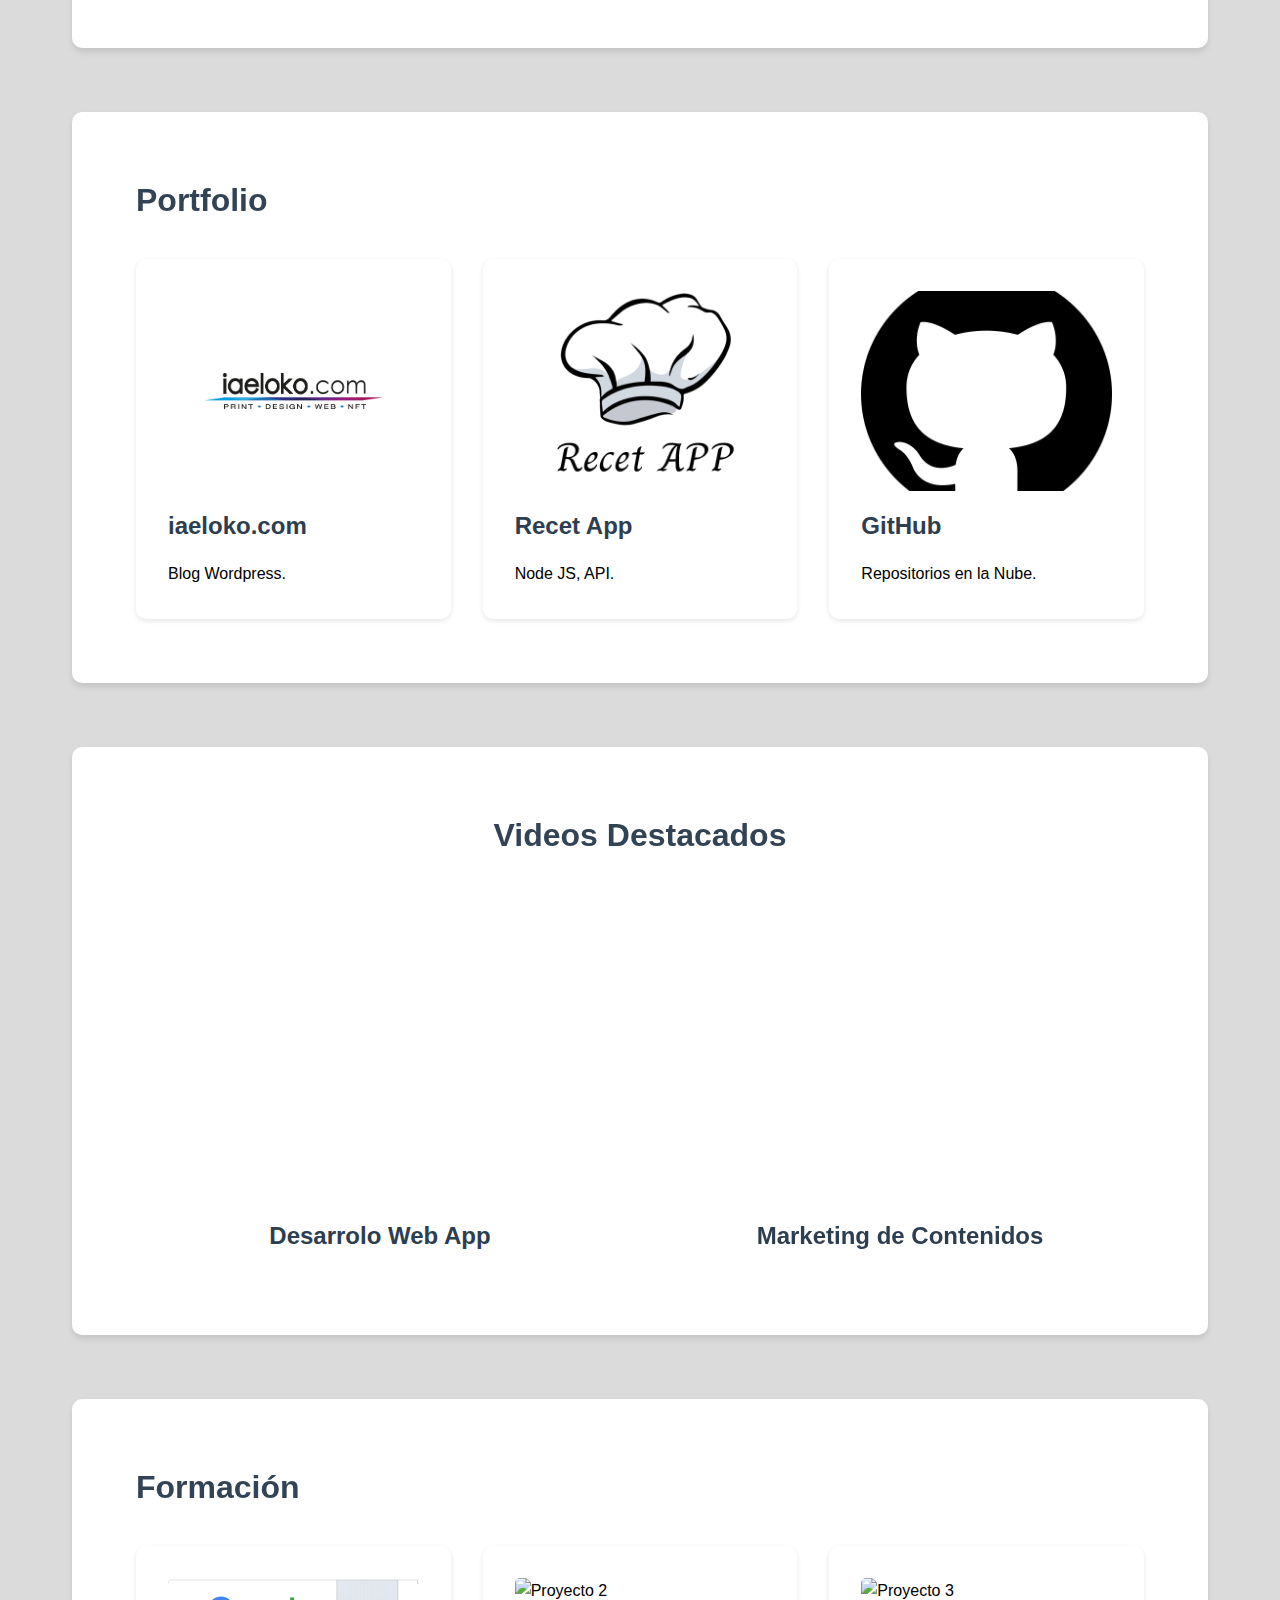
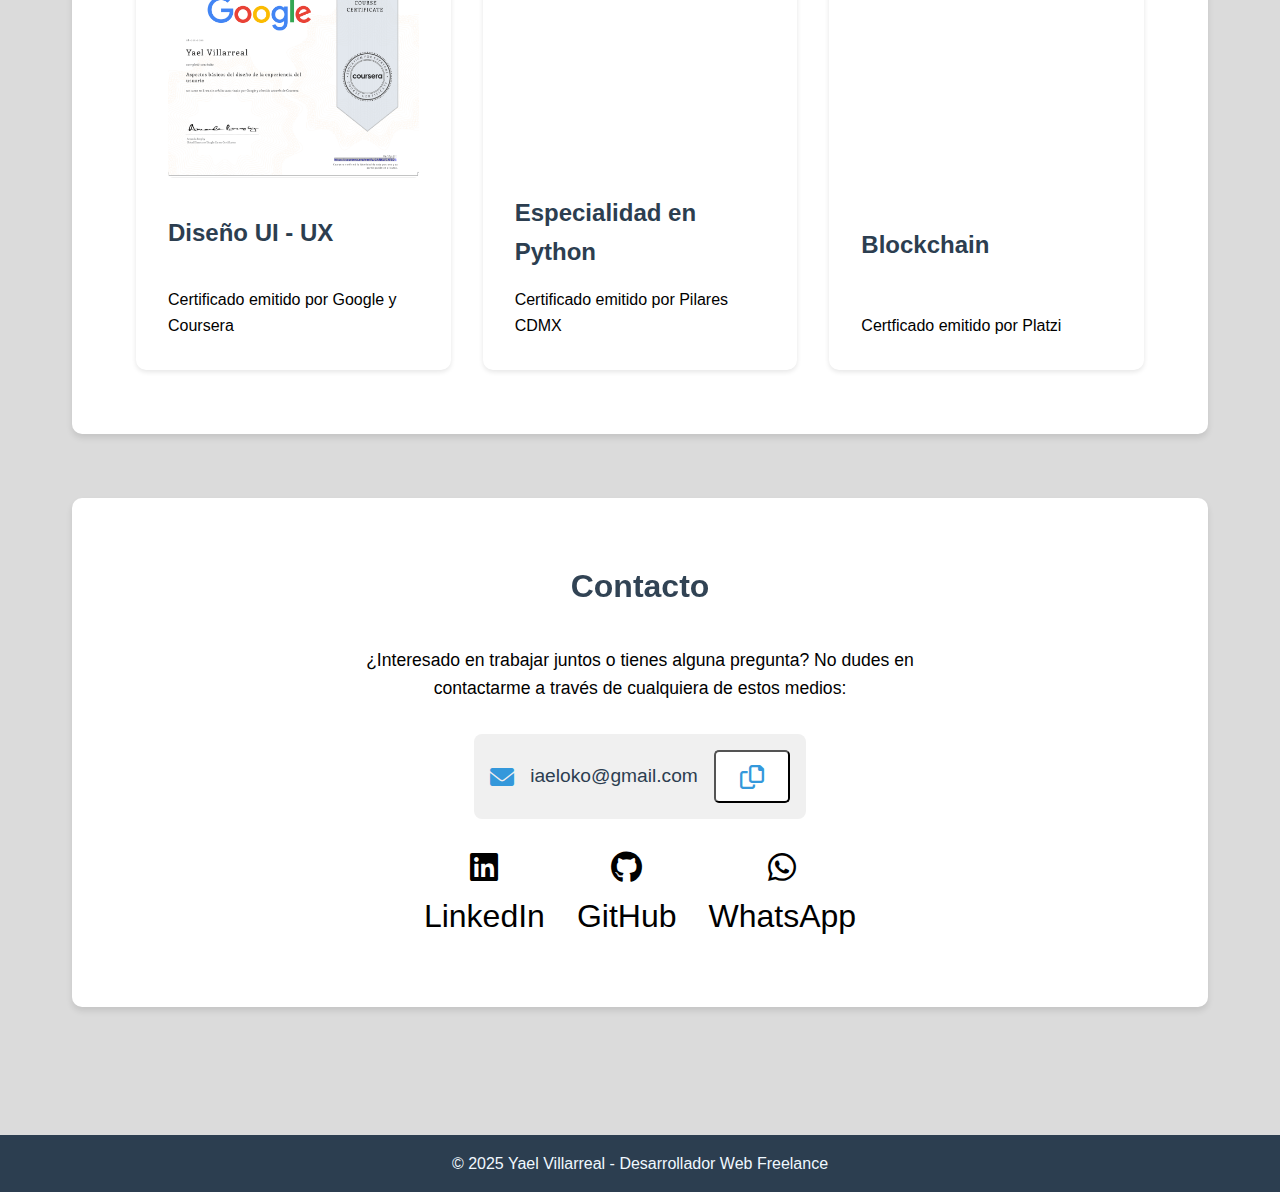
==== commit 2a87ab97: "detalles" ====
--- a/index.html
+++ b/index.html
@@ -173,7 +173,7 @@
                     <i class="fas fa-envelope"></i>
                     <span id="email">iaeloko@gmail.com</span>
                     <button id="copyEmail" class="copy-button">
-                        <i class="far fa-copy"></i> Copiar
+                        <i class="far fa-copy"></i>
                     </button>
                 </div>
                 
--- a/styles.css
+++ b/styles.css
@@ -259,7 +259,7 @@
 }
 
 .download-button i {
-    margin-right: 0.5rem;
+    margin-right: .5rem;
 }
 
 #contacto {
@@ -331,7 +331,7 @@
 
 .copy-button{
     background-color: white;
-    padding: 0.75rem 1.5rem;
+    padding: .8rem 1.5rem;
     text-decoration: none;
     border-radius: 5px;
     font-weight: bold;
@@ -339,6 +339,8 @@
     
 }
 
+
+
 #videos {
     text-align: center;
 }
@@ -358,6 +360,10 @@
 .video-wrapper iframe {
     width: 100%;
     aspect-ratio: 16 / 9;
+}
+
+footer p{
+    color: aliceblue !important;
 }
 
 @media (max-width: 1200px) {
@@ -458,4 +464,8 @@
     .profile-info {
         min-width: 100%;
     }
+    .email-container {
+     max-width: 80%;
+    }
+
 }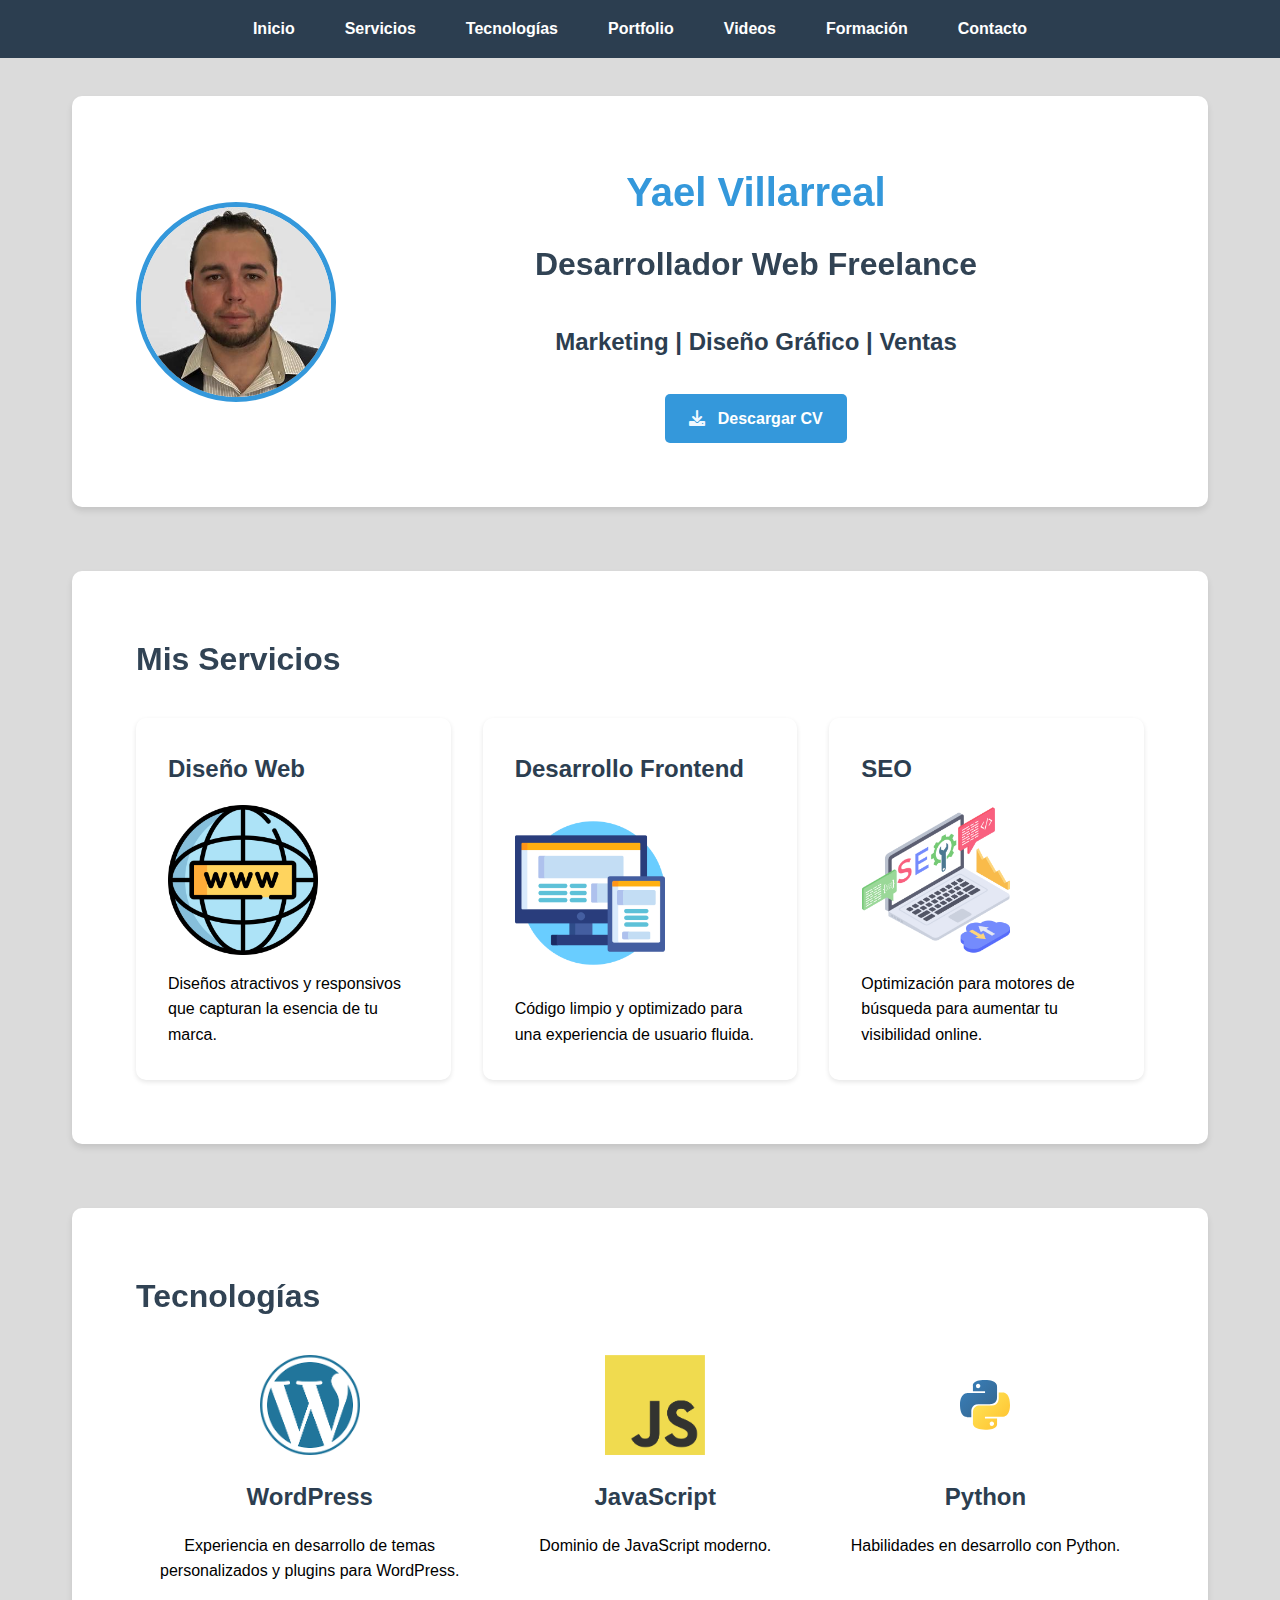
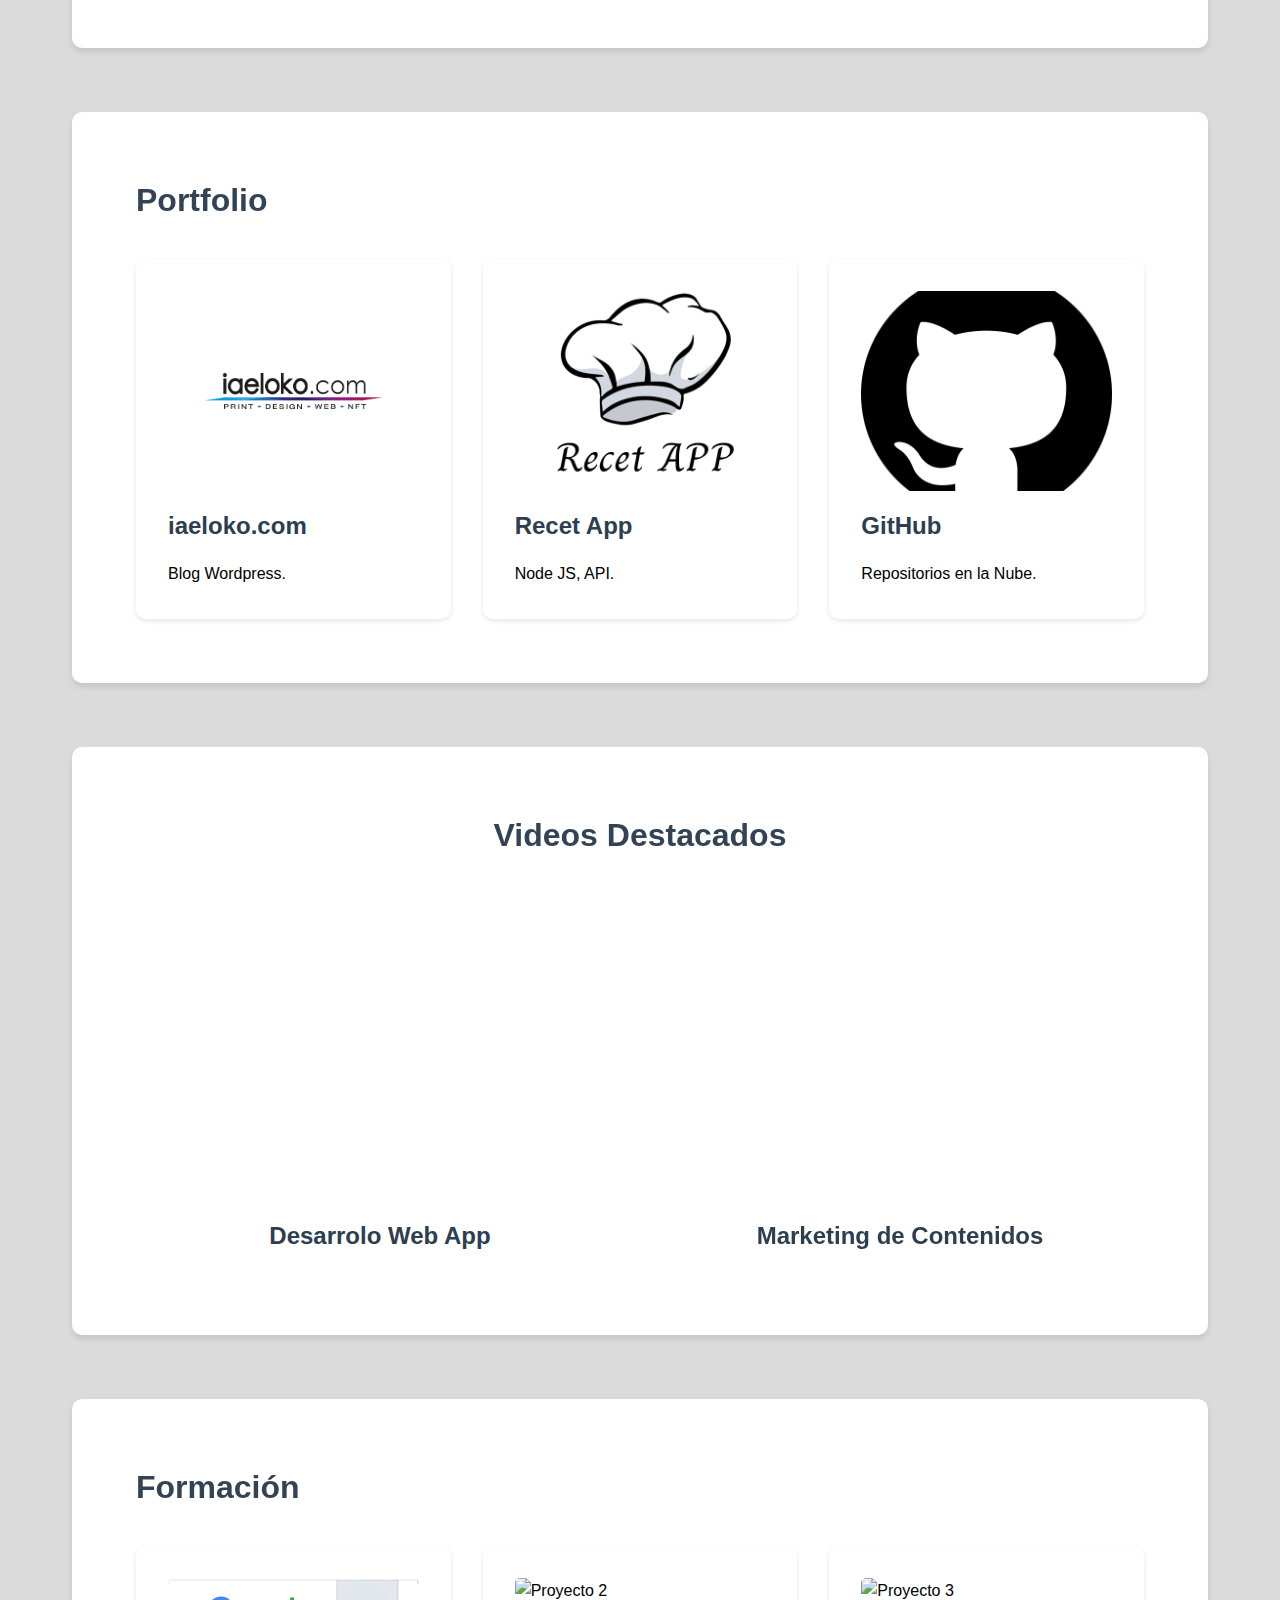
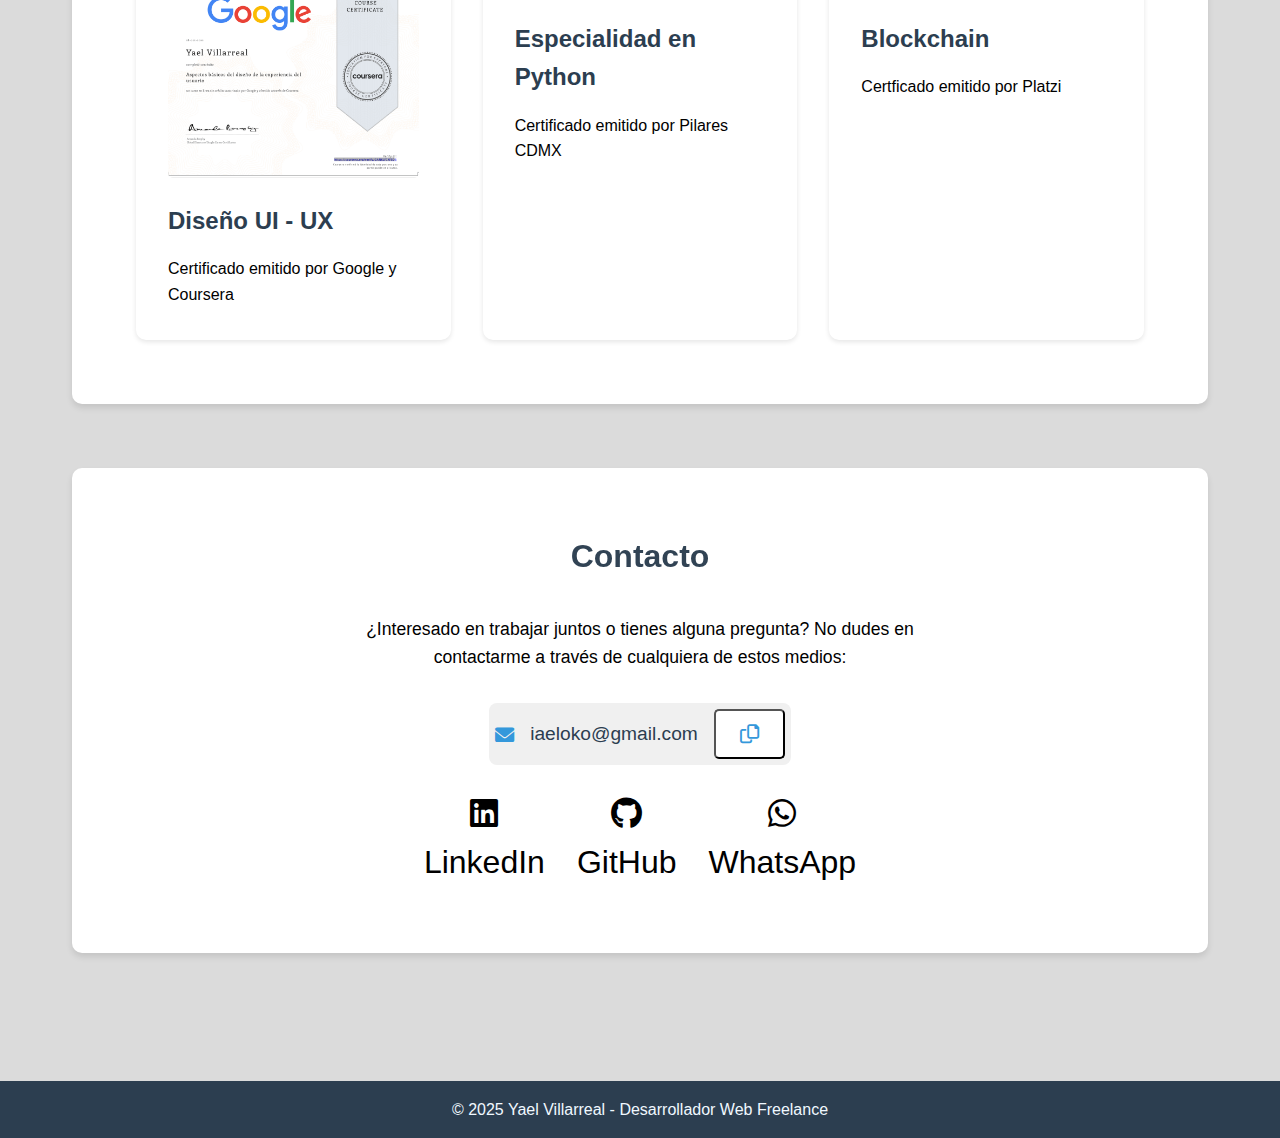
==== commit b61faa4d: "funcion agrandar certificados" ====
--- a/index.html
+++ b/index.html
@@ -144,20 +144,27 @@
         <section id="formacion">
             <h2>Formación</h2>
             <div class="grid">
-                <div class="grid-item">
+                
+                <div class="grid-item">
+                    <a href="./media/Copia de Captura de pantalla 2024-07-23 a la(s) 12.52.24 a.m..png">
                     <img src="./media/Copia de Captura de pantalla 2024-07-23 a la(s) 12.52.24 a.m..png" alt="Proyecto 1">
                     <h3>Diseño UI - UX</h3>
                     <p>Certificado emitido por Google y Coursera</p>
-                </div>
-                <div class="grid-item">
+                </a>
+                </div>
+                <div class="grid-item">
+                    <a href="./media/Copia de Constancia_EDC_PYTHON.pdf">
                     <img src="./media/Copia de Constancia_EDC_PYTHON.pdf" alt="Proyecto 2">
                     <h3>Especialidad en Python</h3>
                     <p>Certificado emitido por Pilares CDMX</p>
-                </div>
-                <div class="grid-item">
+                </a>
+                </div>
+                <div class="grid-item">
+                    <a href="./media/diploma-blockchain-criptomonedas.pdf">
                     <img src="./media/diploma-blockchain-criptomonedas.pdf" alt="Proyecto 3">
                     <h3>Blockchain</h3>
                     <p>Certficado emitido por Platzi</p>
+                </a>
                 </div>
                
             </div>
--- a/styles.css
+++ b/styles.css
@@ -286,12 +286,12 @@
     align-items: center;
     gap: 1rem;
     background-color: #f0f0f0;
-    padding: 1rem;
+    padding: .4rem;
     border-radius: 8px;
 }
 
 .email-container i {
-    font-size: 1.5rem;
+    font-size: 1.2rem;
     color: var(--primary-color);
 }
 
@@ -464,8 +464,5 @@
     .profile-info {
         min-width: 100%;
     }
-    .email-container {
-     max-width: 80%;
-    }
-
+  
 }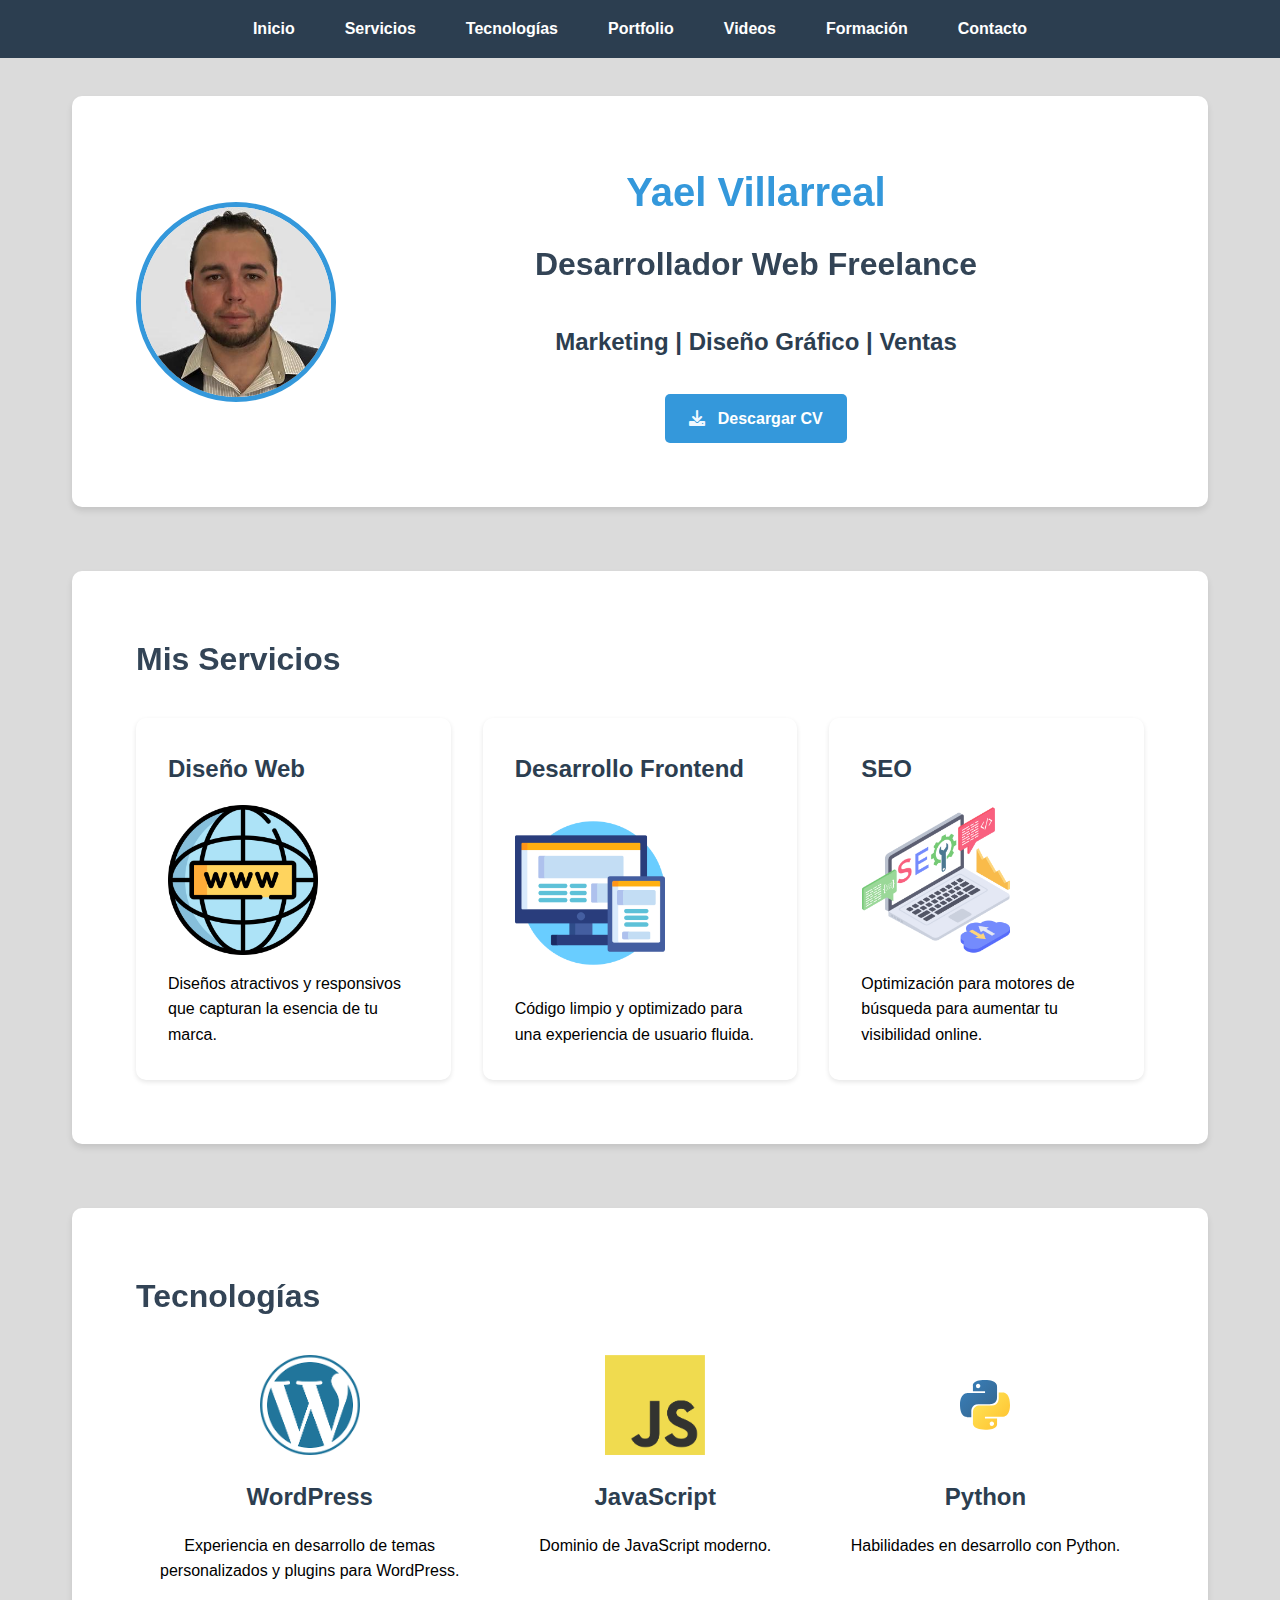
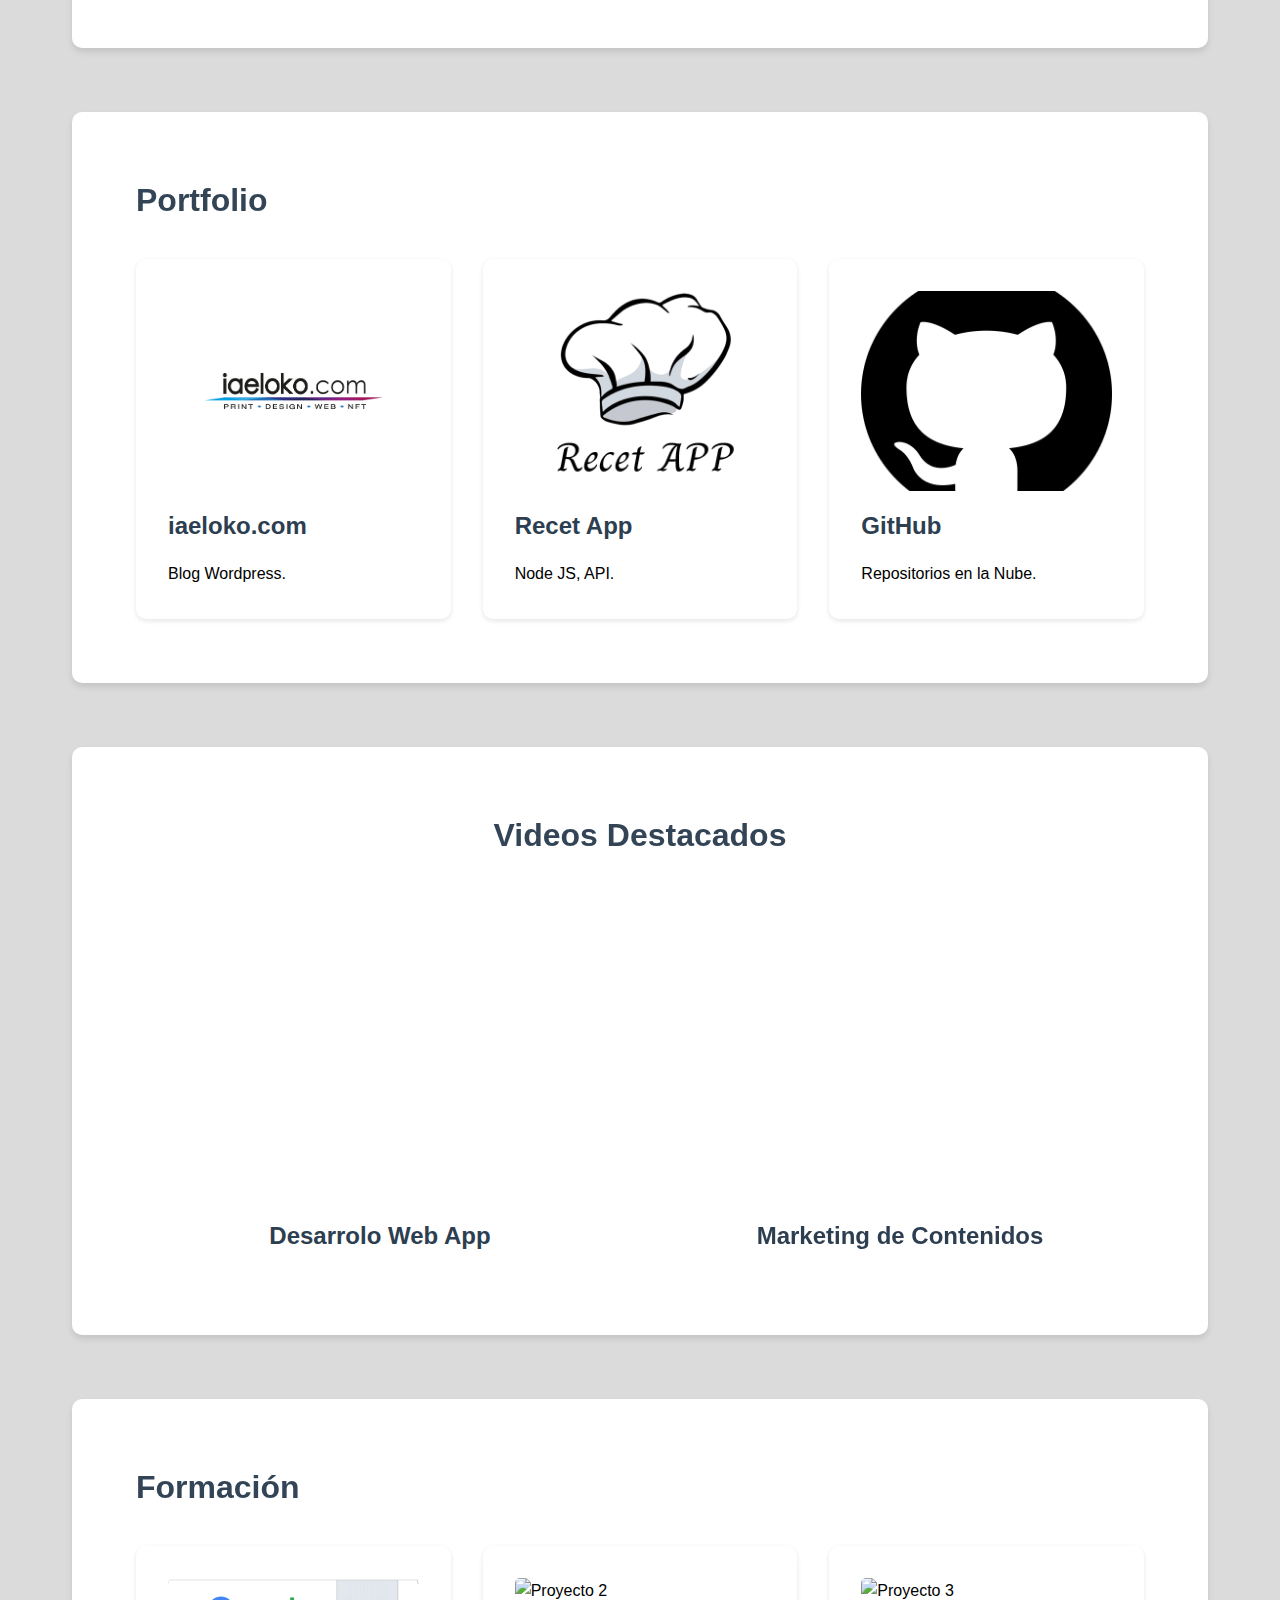
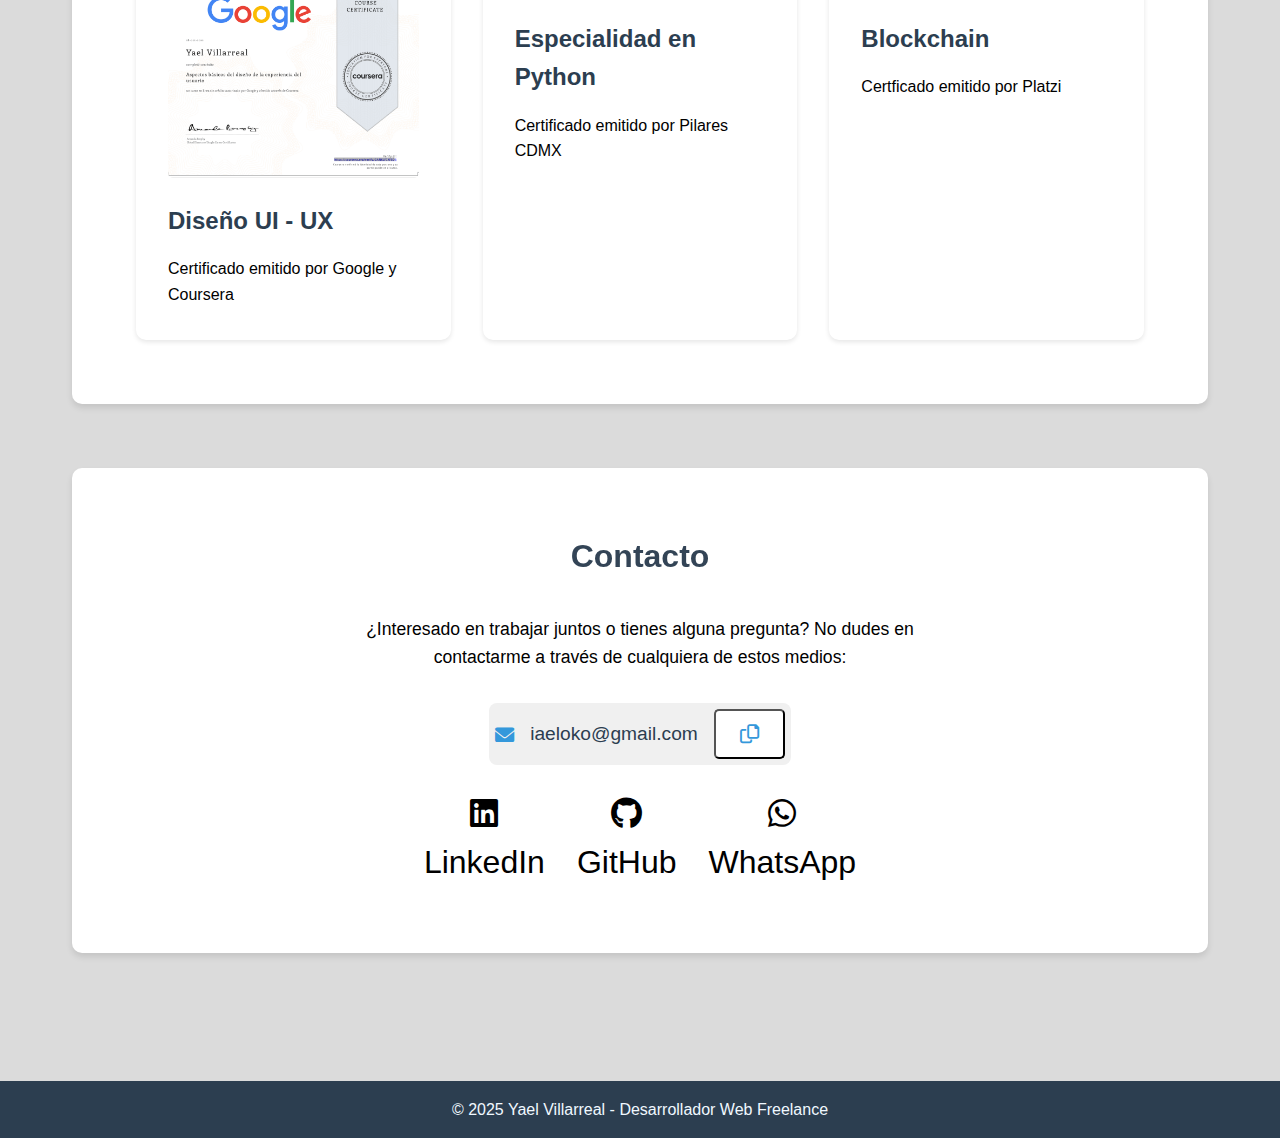
==== commit 43f66062: "cv actualizado boton" ====
--- a/index.html
+++ b/index.html
@@ -43,7 +43,7 @@
                     <h2>Desarrollador Web Freelance</h2>
                     <h3>Marketing | Diseño Gráfico | Ventas</h3>
                     <div class="download-cv">
-                        <a href="./media/Yael Cv 2025.pdf" download class="download-button">
+                        <a href="./media/CV Yael Villarreal 2025.pdf" download class="download-button">
                             <i style="color: aliceblue;" class="fas fa-download"></i> Descargar CV
                         </a>
                     </div>
